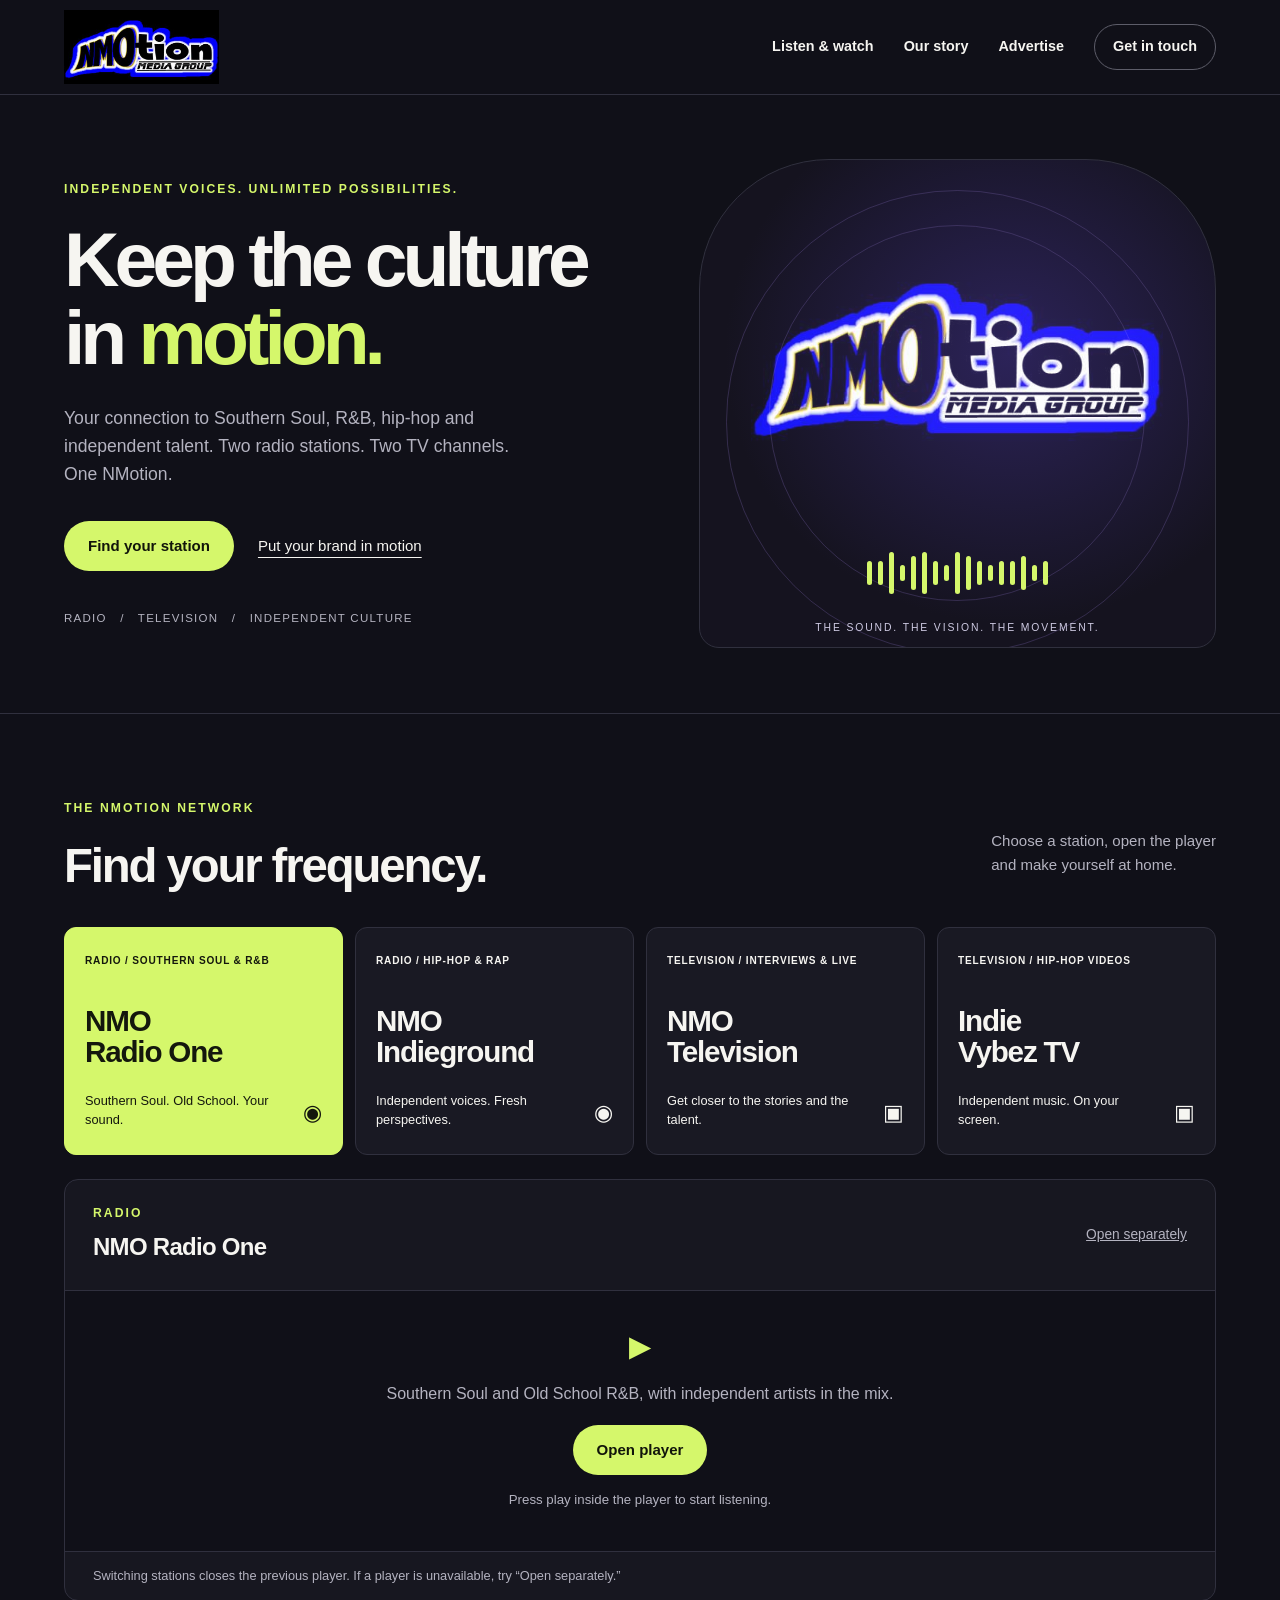
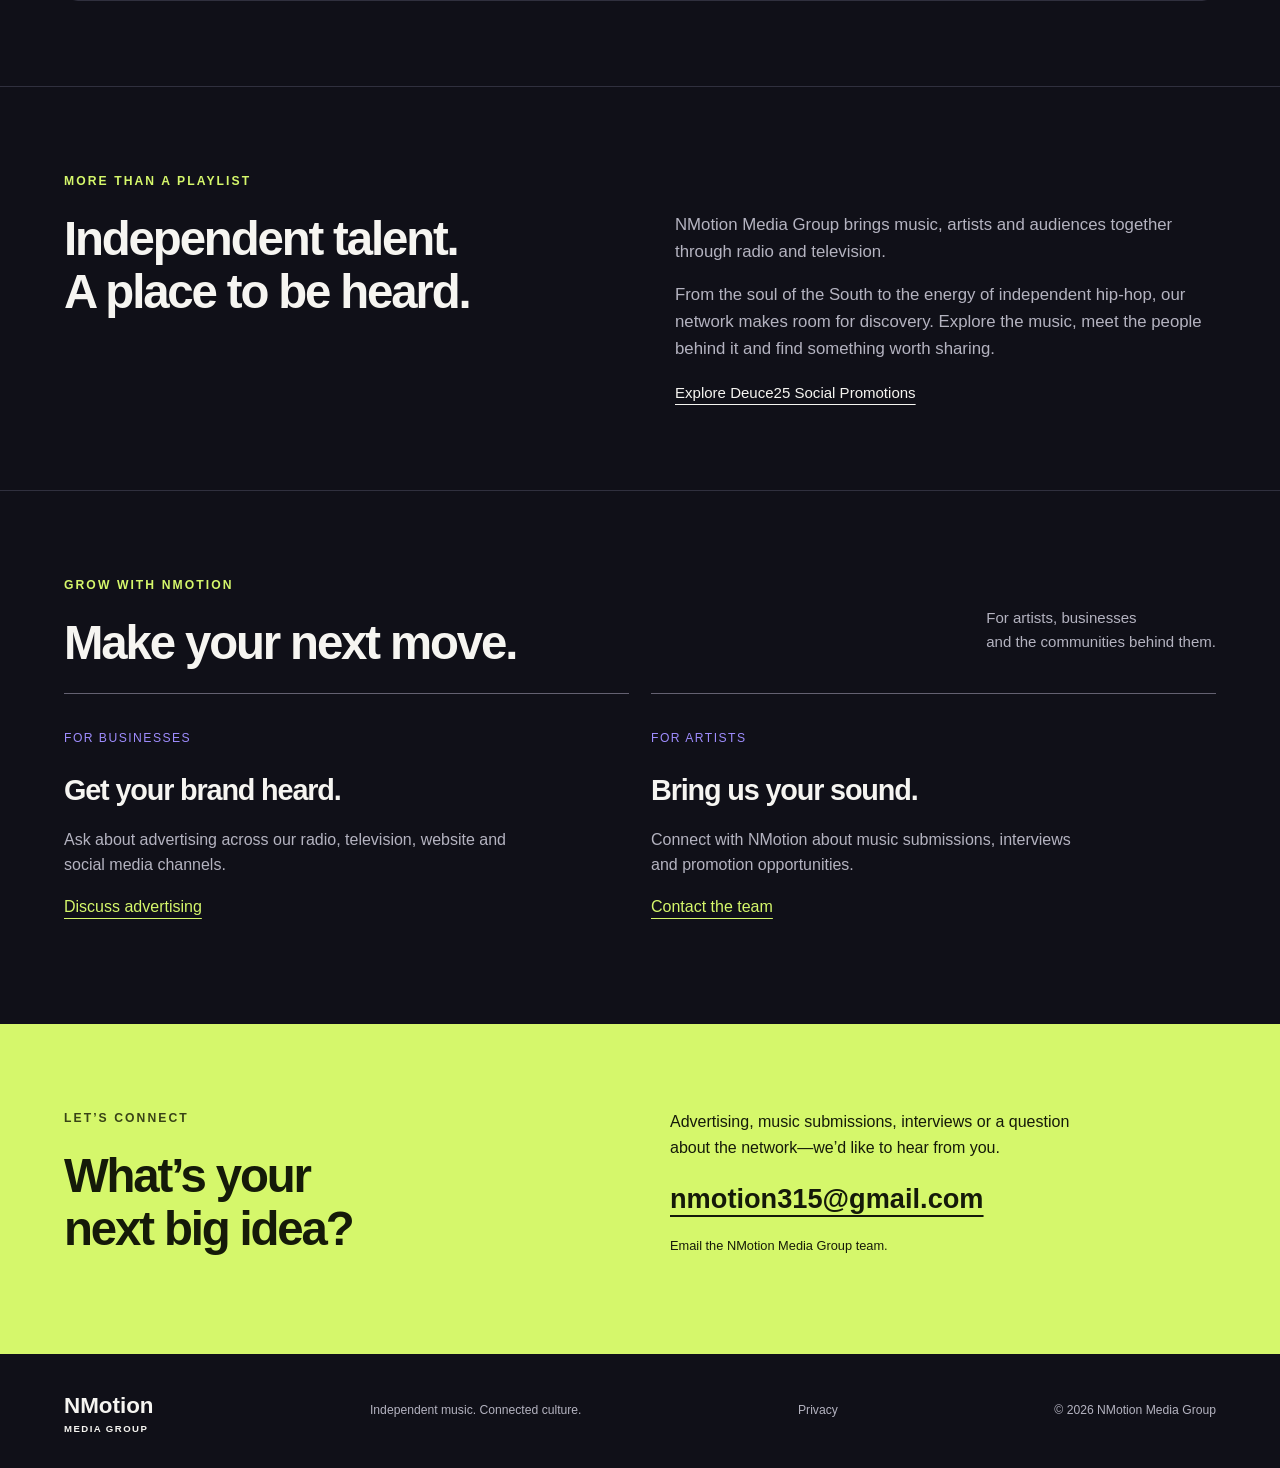
==== indie-vybez-tv/index.html @ 1424e4f8 "Prepare NMotion four-station website preview" ====
<!doctype html>
<html lang="en">
<head>
<meta charset="utf-8"><meta name="viewport" content="width=device-width, initial-scale=1">
<title>NMotion Media Group | Listen & Watch</title>
<meta name="description" content="Discover NMO Radio One, NMO Indieground Radio, NMO Television and Indie Vybez TV. Independent music, Southern Soul, R&B, hip-hop and more.">
<meta name="theme-color" content="#101018">
<link rel="stylesheet" href="/assets/site.css">
<script defer src="/assets/site.js"></script>
</head>
<body>
<a class="skip" href="#main">Skip to content</a>
<header class="header"><a href="/" class="brand" aria-label="NMotion Media Group home"><img src="/assets/nmotion-logo.jpg" alt="NMotion Media Group"></a><nav aria-label="Main navigation"><a href="#stations">Listen & watch</a><a href="#about">Our story</a><a href="#services">Advertise</a><a class="contact-nav" href="#contact">Get in touch</a></nav></header>
<main id="main">
<section class="hero">
<div class="hero-copy"><p class="eyebrow">INDEPENDENT VOICES. UNLIMITED POSSIBILITIES.</p><h1>Keep the culture<br>in <em>motion.</em></h1><p class="intro">Your connection to Southern Soul, R&B, hip-hop and independent talent. Two radio stations. Two TV channels. One NMotion.</p><div class="hero-actions"><a class="button primary" href="#stations">Find your station</a><a class="text-link" href="#services">Put your brand in motion</a></div><p class="hero-foot">RADIO &nbsp; / &nbsp; TELEVISION &nbsp; / &nbsp; INDEPENDENT CULTURE</p></div>
<div class="hero-art"><div class="orbit orbit-one"></div><div class="orbit orbit-two"></div><img src="/assets/nmotion-logo.jpg" alt="" class="hero-logo"><div class="sound-bars" aria-hidden="true"><i></i><i></i><i></i><i></i><i></i><i></i><i></i><i></i><i></i><i></i><i></i><i></i><i></i><i></i><i></i><i></i><i></i></div><p>THE SOUND. THE VISION. THE MOVEMENT.</p></div>
</section>
<section id="stations" class="stations section"><div class="section-heading"><div><p class="eyebrow">THE NMOTION NETWORK</p><h2>Find your frequency.</h2></div><p>Choose a station, open the player<br>and make yourself at home.</p></div>
<div class="station-grid" aria-label="Select a station">
<button class="station selected" data-station="radio-one" aria-pressed="true"><span class="station-type">RADIO / SOUTHERN SOUL & R&B</span><span class="station-name">NMO<br>Radio One</span><span class="station-bottom">Southern Soul. Old School. Your sound.<b aria-hidden="true">◉</b></span></button>
<button class="station" data-station="indieground" aria-pressed="false"><span class="station-type">RADIO / HIP-HOP & RAP</span><span class="station-name">NMO<br>Indieground</span><span class="station-bottom">Independent voices. Fresh perspectives.<b aria-hidden="true">◉</b></span></button>
<button class="station" data-station="nmo-tv" aria-pressed="false"><span class="station-type">TELEVISION / INTERVIEWS & LIVE</span><span class="station-name">NMO<br>Television</span><span class="station-bottom">Get closer to the stories and the talent.<b aria-hidden="true">▣</b></span></button>
<button class="station" data-station="indie-vybez" aria-pressed="false"><span class="station-type">TELEVISION / HIP-HOP VIDEOS</span><span class="station-name">Indie<br>Vybez TV</span><span class="station-bottom">Independent music. On your screen.<b aria-hidden="true">▣</b></span></button>
</div>
<div class="player-panel"><div class="player-heading"><div><p class="eyebrow" id="player-kind">RADIO</p><h3 id="player-title">NMO Radio One</h3></div><a id="external-player" href="/players/radio-one.html" target="_blank" rel="noopener">Open separately</a></div><div id="player-mount"><div class="player-placeholder"><span class="play-symbol" aria-hidden="true">▶</span><p id="player-description">Southern Soul and Old School R&B, with independent artists in the mix.</p><button class="button primary" id="load-player">Open player</button><p class="player-note">Press play inside the player to start listening.</p></div></div><p class="player-help">Switching stations closes the previous player. If a player is unavailable, try “Open separately.”</p></div>
</section>
<section id="about" class="about section"><p class="eyebrow">MORE THAN A PLAYLIST</p><div class="about-grid"><h2>Independent talent.<br>A place to be heard.</h2><div><p>NMotion Media Group brings music, artists and audiences together through radio and television.</p><p>From the soul of the South to the energy of independent hip-hop, our network makes room for discovery. Explore the music, meet the people behind it and find something worth sharing.</p><a class="text-link" href="https://deuce25sp.com" target="_blank" rel="noopener">Explore Deuce25 Social Promotions</a></div></div></section>
<section id="services" class="services section"><div class="section-heading"><div><p class="eyebrow">GROW WITH NMOTION</p><h2>Make your next move.</h2></div><p>For artists, businesses<br>and the communities behind them.</p></div><div class="service-grid"><article><span class="service-label">FOR BUSINESSES</span><h3>Get your brand heard.</h3><p>Ask about advertising across our radio, television, website and social media channels.</p><a href="mailto:nmotion315@gmail.com?subject=NMotion%20advertising%20inquiry">Discuss advertising</a></article><article><span class="service-label">FOR ARTISTS</span><h3>Bring us your sound.</h3><p>Connect with NMotion about music submissions, interviews and promotion opportunities.</p><a href="mailto:nmotion315@gmail.com?subject=NMotion%20artist%20inquiry">Contact the team</a></article></div></section>
<section id="contact" class="contact section"><div><p class="eyebrow">LET’S CONNECT</p><h2>What’s your<br>next big idea?</h2></div><div><p>Advertising, music submissions, interviews or a question about the network—we’d like to hear from you.</p><a class="email" href="mailto:nmotion315@gmail.com">nmotion315@gmail.com</a><p class="contact-note">Email the NMotion Media Group team.</p></div></section>
</main>
<footer><a class="footer-brand" href="/">NMotion <span>MEDIA GROUP</span></a><p>Independent music. Connected culture.</p><a href="/privacy-policy/">Privacy</a><span>© <span id="year">2026</span> NMotion Media Group</span></footer>
</body></html>
---- assets/site.css ----
:root{--bg:#101018;--surface:#191923;--line:#30303e;--text:#f6f5f1;--muted:#b4b3c0;--accent:#d5f76b;--purple:#9e8cfd}*{box-sizing:border-box}html{scroll-behavior:smooth;scroll-padding-top:90px}body{margin:0;background:var(--bg);color:var(--text);font-family:Arial,Helvetica,sans-serif;font-size:16px;line-height:1.6}button,a{-webkit-tap-highlight-color:transparent}a{color:inherit;text-decoration:none}a:hover{text-decoration:underline}button{font:inherit;cursor:pointer}a:focus-visible,button:focus-visible{outline:3px solid var(--accent);outline-offset:5px}.skip{position:fixed;left:12px;top:-100px;background:var(--accent);color:#101018;padding:12px;z-index:100}.skip:focus{top:10px}.header{max-width:1320px;margin:auto;padding:10px 5%;display:flex;align-items:center;justify-content:space-between;border-bottom:1px solid var(--line);gap:24px}.brand img{display:block;width:155px;height:74px;object-fit:cover;object-position:center 45%}nav{display:flex;gap:30px;align-items:center;font-size:.9rem;font-weight:600}.contact-nav{border:1px solid #5d5d69;padding:10px 18px;border-radius:30px}.section,.hero{max-width:1320px;margin:auto;padding:85px 5%}.hero{padding-top:64px;padding-bottom:65px;display:grid;grid-template-columns:1.15fr 1fr;align-items:center;gap:40px}.eyebrow{font-size:.76rem;letter-spacing:.17em;font-weight:700;color:var(--accent);margin:0 0 20px}h1,h2,h3,p{margin-top:0}h1{font-size:clamp(3.25rem,6vw,5.8rem);line-height:1.02;letter-spacing:-.065em;font-weight:800;margin-bottom:28px}h1 em{color:var(--accent);font-style:normal}h2{font-size:clamp(2rem,3.7vw,3.3rem);line-height:1.12;letter-spacing:-.045em;margin-bottom:22px}.intro{font-size:1.1rem;color:var(--muted);max-width:475px}.hero-actions{display:flex;align-items:center;gap:24px;margin:32px 0 38px;flex-wrap:wrap}.button{display:inline-flex;justify-content:center;align-items:center;border:0;border-radius:30px;padding:13px 24px;font-weight:700;font-size:.94rem}.primary{background:var(--accent);color:#11150a}.primary:hover{background:#e2ff94;text-decoration:none}.text-link{font-size:.94rem;text-decoration:underline;text-underline-offset:6px}.hero-foot{font-size:.72rem;letter-spacing:.11em;color:var(--muted);margin:0}.hero-art{background:radial-gradient(ellipse at 60% 40%,#2c2359 0, #15131f 65%);min-height:410px;position:relative;overflow:hidden;border:1px solid var(--line);border-radius:130px 130px 20px 20px;display:flex;align-items:center;justify-content:center;flex-direction:column}.hero-logo{width:80%;mix-blend-mode:screen;position:relative;z-index:1}.orbit{position:absolute;width:90%;aspect-ratio:1;border:1px solid #65539166;border-radius:50%;top:30px}.orbit-two{width:73%;top:65px}.hero-art p{font-size:.65rem;letter-spacing:.18em;color:#cecae2;position:relative;z-index:1}.sound-bars{display:flex;align-items:center;gap:6px;height:50px;position:relative;margin-top:-24px;margin-bottom:22px}.sound-bars i{width:5px;height:24px;background:var(--accent);border-radius:3px}.sound-bars i:nth-child(3n){height:42px}.sound-bars i:nth-child(4n){height:16px}.sound-bars i:nth-child(5n){height:34px}.section-heading{display:flex;justify-content:space-between;align-items:end;gap:30px;margin-bottom:24px}.section-heading p:not(.eyebrow){color:var(--muted);font-size:.94rem}.section-heading h2{margin-bottom:0}.stations{border-top:1px solid var(--line)}.station-grid{display:grid;grid-template-columns:repeat(4,1fr);gap:12px;margin-top:35px}.station{color:var(--text);background:var(--surface);border:1px solid var(--line);border-radius:12px;padding:25px 20px;text-align:left;display:flex;flex-direction:column;min-width:0;transition:background .15s,border-color .15s}.station:hover{border-color:var(--purple)}.station.selected{background:var(--accent);border-color:var(--accent);color:#14170d}.station-type{font-size:.63rem;letter-spacing:.08em;min-height:35px;font-weight:700}.station-name{font-size:1.85rem;font-weight:700;line-height:1.05;letter-spacing:-.04em;margin:17px 0 24px}.station-bottom{font-size:.8rem;line-height:1.5;display:flex;align-items:end;gap:10px;justify-content:space-between}.station-bottom b{font-size:1.4rem;font-weight:400}.player-panel{margin-top:24px;background:#171720;border:1px solid var(--line);border-radius:14px;overflow:hidden}.player-heading{padding:24px 28px;display:flex;justify-content:space-between;gap:20px;align-items:center;border-bottom:1px solid var(--line)}.player-heading .eyebrow{margin-bottom:4px}.player-heading h3{font-size:1.5rem;letter-spacing:-.03em;margin:0}.player-heading a{color:var(--muted);font-size:.86rem;text-decoration:underline}#player-mount{min-height:260px;background:#101018}#player-mount iframe{display:block;width:100%;border:0}.video-frame{aspect-ratio:16/9;min-height:240px}.radio-frame{height:660px}.player-placeholder{text-align:center;padding:32px 24px}.play-symbol{color:var(--accent);font-size:1.8rem}.player-placeholder p{color:var(--muted);max-width:550px;margin:12px auto 18px}.player-placeholder .player-note{font-size:.83rem;margin:14px auto 0}.player-help{font-size:.8rem;color:var(--muted);margin:0;padding:14px 28px;border-top:1px solid var(--line)}.about{border-block:1px solid var(--line)}.about-grid{display:grid;grid-template-columns:1fr 1fr;gap:70px}.about-grid p{color:var(--muted);font-size:1.05rem}.service-grid{display:grid;grid-template-columns:1fr 1fr;gap:22px}.service-grid article{padding:30px 0 20px;border-top:1px solid #646171}.service-label{color:var(--purple);font-size:.76rem;letter-spacing:.12em}.service-grid h3{font-size:1.8rem;letter-spacing:-.04em;margin:17px 0 14px}.service-grid p{color:var(--muted);max-width:450px}.service-grid a{color:var(--accent);text-decoration:underline;text-underline-offset:6px}.contact{background:#d5f76b;color:#151a09;display:grid;grid-template-columns:1fr 1fr;gap:60px}.contact .eyebrow{color:#394316}.contact p{max-width:430px}.contact h2{margin:0}.email{font-size:clamp(1rem,2.2vw,1.7rem);font-weight:700;text-decoration:underline;text-underline-offset:7px;overflow-wrap:anywhere}.contact .contact-note{font-size:.8rem;margin-top:16px}footer{max-width:1320px;margin:auto;padding:34px 5%;display:flex;align-items:center;justify-content:space-between;gap:24px;flex-wrap:wrap;font-size:.76rem;color:var(--muted)}footer p{margin:0}.footer-brand{font-size:1.4rem;font-weight:800;color:var(--text)}.footer-brand span{display:block;font-size:.6rem;letter-spacing:.15em;line-height:1}.privacy-copy{max-width:800px;margin:auto;padding:60px 24px}.privacy-copy h1{font-size:3rem}.privacy-copy h2{font-size:1.5rem;margin-top:30px}@media(max-width:950px){.station-grid{grid-template-columns:repeat(2,1fr)}.hero{gap:25px}.hero-art{min-height:350px}.hero-actions{gap:18px}.hero-copy .eyebrow{font-size:.65rem}.hero-foot{font-size:.6rem}}@media(max-width:650px){.header{padding:8px 5%;gap:12px;align-items:center}.brand img{width:110px;height:60px}nav{gap:13px;font-size:.75rem;flex-wrap:wrap;justify-content:flex-end}nav a:nth-child(2){display:none}.contact-nav{padding:5px 9px}.hero{grid-template-columns:1fr;padding-top:42px;gap:35px}.hero-art{min-height:280px;max-height:320px;border-radius:90px 90px 15px 15px}.hero-logo{width:65%;max-width:300px}.hero-art p{font-size:.58rem}.section{padding:55px 5%}.section-heading{display:block}.section-heading>p{margin-top:18px}.station{padding:20px 15px}.station-type{font-size:.58rem;min-height:30px}.station-name{font-size:1.65rem}.station-bottom{font-size:.72rem}.about-grid,.service-grid,.contact{grid-template-columns:1fr;gap:25px}.player-heading{padding:20px}.player-heading h3{font-size:1.25rem}.player-help{padding:14px 20px}.player-heading a{font-size:.76rem}.contact h2 br{display:none}footer{gap:20px;padding-block:30px}footer p{display:none}}@media(prefers-reduced-motion:reduce){html{scroll-behavior:auto}.station{transition:none}}
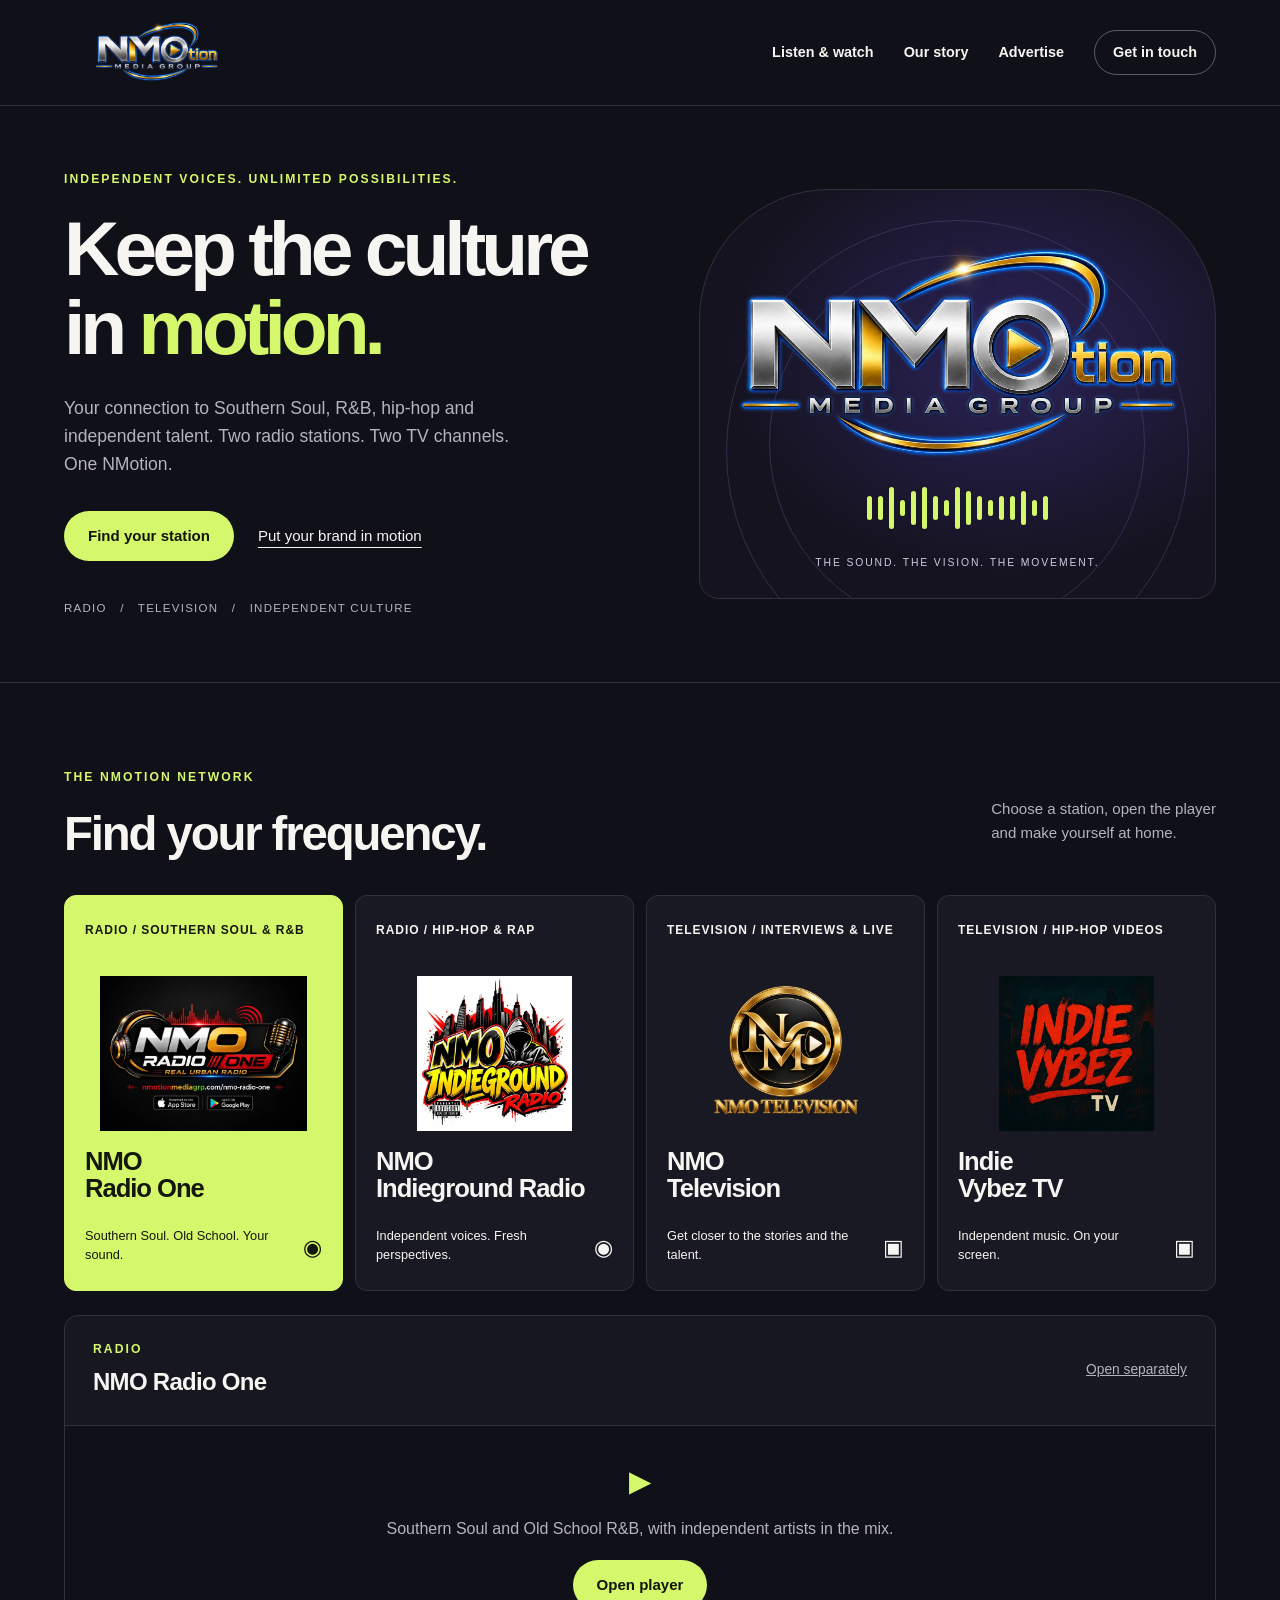
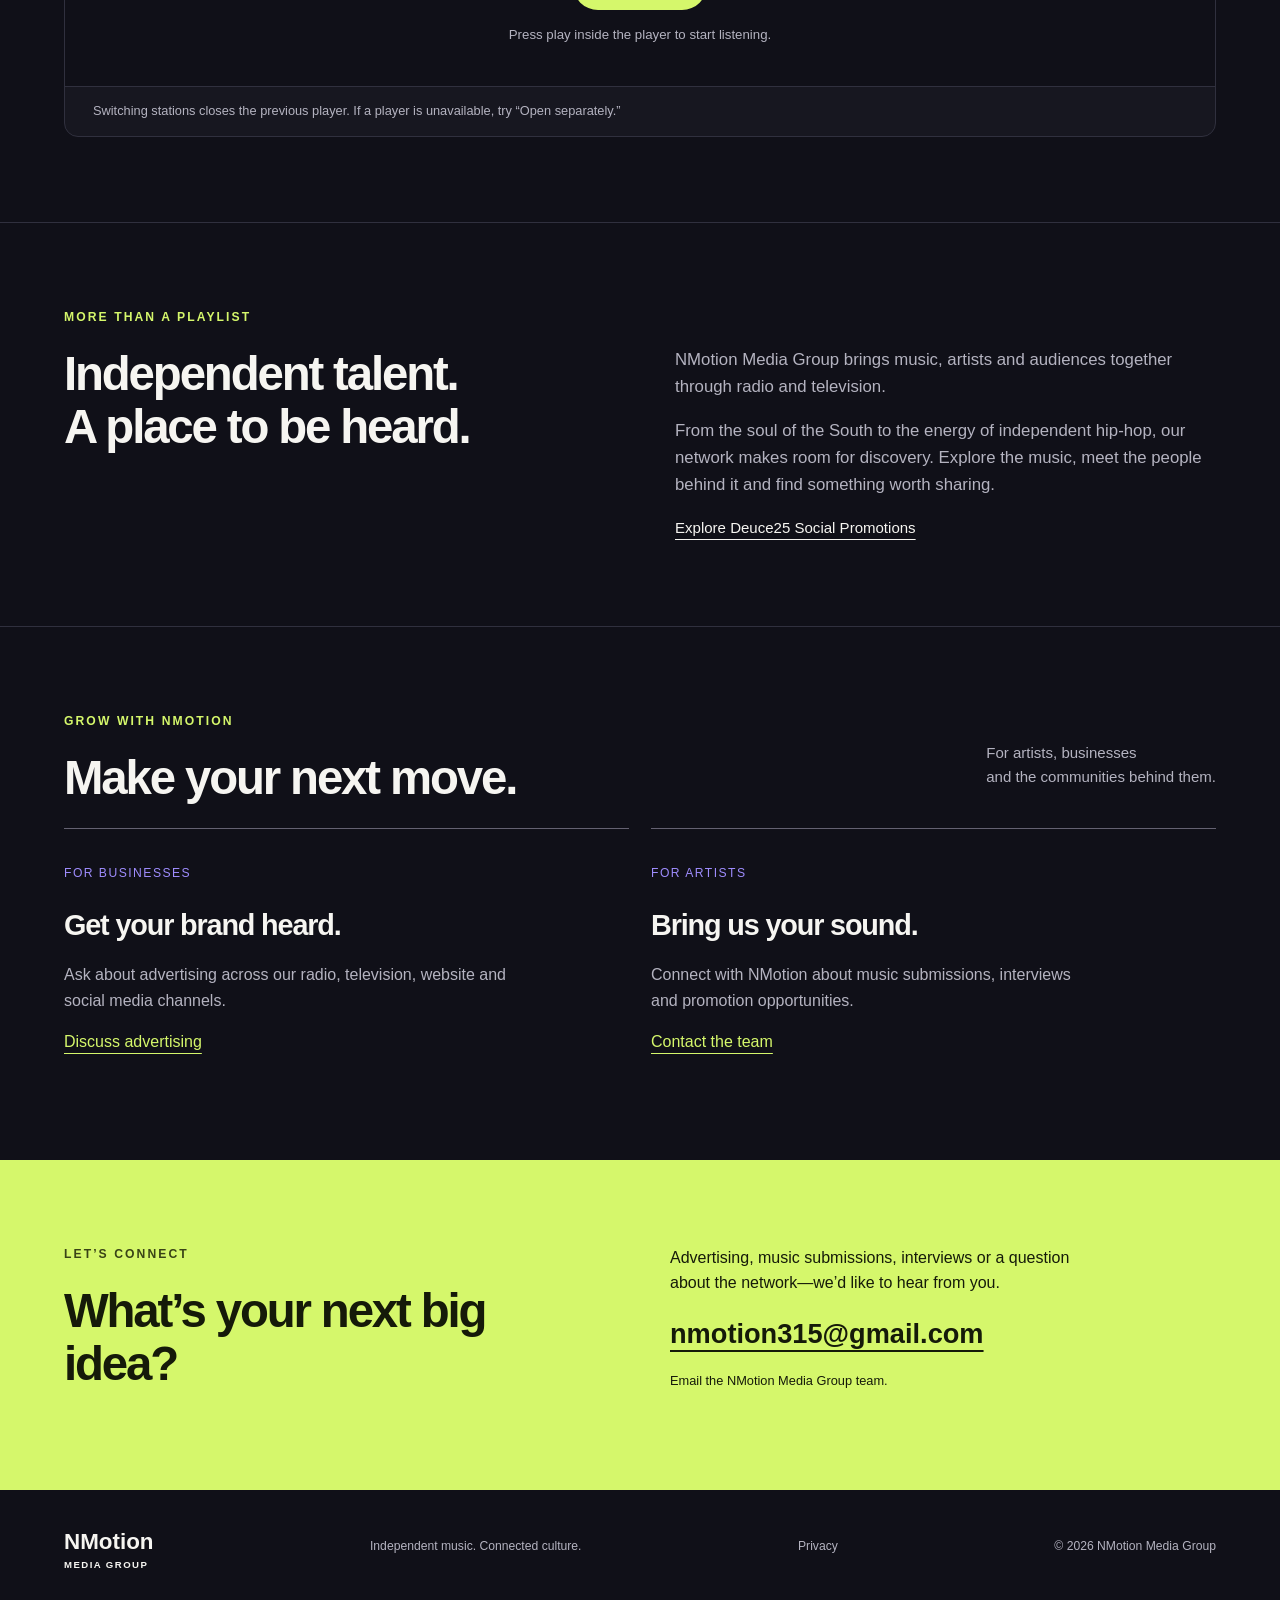
==== commit 13d6069c: "Add NMotion station logos and fix mobile contact heading" ====
--- a/indie-vybez-tv/index.html
+++ b/indie-vybez-tv/index.html
@@ -5,29 +5,29 @@
 <title>NMotion Media Group | Listen & Watch</title>
 <meta name="description" content="Discover NMO Radio One, NMO Indieground Radio, NMO Television and Indie Vybez TV. Independent music, Southern Soul, R&B, hip-hop and more.">
 <meta name="theme-color" content="#101018">
-<link rel="stylesheet" href="/assets/site.css">
-<script defer src="/assets/site.js"></script>
+<link rel="stylesheet" href="/assets/site.css?v=2">
+<script defer src="/assets/site.js?v=2"></script>
 </head>
 <body>
 <a class="skip" href="#main">Skip to content</a>
-<header class="header"><a href="/" class="brand" aria-label="NMotion Media Group home"><img src="/assets/nmotion-logo.jpg" alt="NMotion Media Group"></a><nav aria-label="Main navigation"><a href="#stations">Listen & watch</a><a href="#about">Our story</a><a href="#services">Advertise</a><a class="contact-nav" href="#contact">Get in touch</a></nav></header>
+<header class="header"><a href="/" class="brand" aria-label="NMotion Media Group home"><img src="/assets/nmotion-brand.webp" alt="NMotion Media Group"></a><nav aria-label="Main navigation"><a href="#stations">Listen & watch</a><a href="#about">Our story</a><a href="#services">Advertise</a><a class="contact-nav" href="#contact">Get in touch</a></nav></header>
 <main id="main">
 <section class="hero">
 <div class="hero-copy"><p class="eyebrow">INDEPENDENT VOICES. UNLIMITED POSSIBILITIES.</p><h1>Keep the culture<br>in <em>motion.</em></h1><p class="intro">Your connection to Southern Soul, R&B, hip-hop and independent talent. Two radio stations. Two TV channels. One NMotion.</p><div class="hero-actions"><a class="button primary" href="#stations">Find your station</a><a class="text-link" href="#services">Put your brand in motion</a></div><p class="hero-foot">RADIO &nbsp; / &nbsp; TELEVISION &nbsp; / &nbsp; INDEPENDENT CULTURE</p></div>
-<div class="hero-art"><div class="orbit orbit-one"></div><div class="orbit orbit-two"></div><img src="/assets/nmotion-logo.jpg" alt="" class="hero-logo"><div class="sound-bars" aria-hidden="true"><i></i><i></i><i></i><i></i><i></i><i></i><i></i><i></i><i></i><i></i><i></i><i></i><i></i><i></i><i></i><i></i><i></i></div><p>THE SOUND. THE VISION. THE MOVEMENT.</p></div>
+<div class="hero-art"><div class="orbit orbit-one"></div><div class="orbit orbit-two"></div><img src="/assets/nmotion-brand.webp" alt="" class="hero-logo"><div class="sound-bars" aria-hidden="true"><i></i><i></i><i></i><i></i><i></i><i></i><i></i><i></i><i></i><i></i><i></i><i></i><i></i><i></i><i></i><i></i><i></i></div><p>THE SOUND. THE VISION. THE MOVEMENT.</p></div>
 </section>
 <section id="stations" class="stations section"><div class="section-heading"><div><p class="eyebrow">THE NMOTION NETWORK</p><h2>Find your frequency.</h2></div><p>Choose a station, open the player<br>and make yourself at home.</p></div>
 <div class="station-grid" aria-label="Select a station">
-<button class="station selected" data-station="radio-one" aria-pressed="true"><span class="station-type">RADIO / SOUTHERN SOUL & R&B</span><span class="station-name">NMO<br>Radio One</span><span class="station-bottom">Southern Soul. Old School. Your sound.<b aria-hidden="true">◉</b></span></button>
-<button class="station" data-station="indieground" aria-pressed="false"><span class="station-type">RADIO / HIP-HOP & RAP</span><span class="station-name">NMO<br>Indieground</span><span class="station-bottom">Independent voices. Fresh perspectives.<b aria-hidden="true">◉</b></span></button>
-<button class="station" data-station="nmo-tv" aria-pressed="false"><span class="station-type">TELEVISION / INTERVIEWS & LIVE</span><span class="station-name">NMO<br>Television</span><span class="station-bottom">Get closer to the stories and the talent.<b aria-hidden="true">▣</b></span></button>
-<button class="station" data-station="indie-vybez" aria-pressed="false"><span class="station-type">TELEVISION / HIP-HOP VIDEOS</span><span class="station-name">Indie<br>Vybez TV</span><span class="station-bottom">Independent music. On your screen.<b aria-hidden="true">▣</b></span></button>
+<button class="station selected" data-station="radio-one" aria-pressed="true"><span class="station-type">RADIO / SOUTHERN SOUL & R&B</span><img class="station-logo" src="/assets/nmo-radio-one.webp" alt="NMO Radio One logo" width="650" height="520"><span class="station-name">NMO<br>Radio One</span><span class="station-bottom">Southern Soul. Old School. Your sound.<b aria-hidden="true">◉</b></span></button>
+<button class="station" data-station="indieground" aria-pressed="false"><span class="station-type">RADIO / HIP-HOP & RAP</span><img class="station-logo" src="/assets/nmo-indieground.webp" alt="NMO Indieground Radio logo" width="650" height="520"><span class="station-name">NMO<br>Indieground Radio</span><span class="station-bottom">Independent voices. Fresh perspectives.<b aria-hidden="true">◉</b></span></button>
+<button class="station" data-station="nmo-tv" aria-pressed="false"><span class="station-type">TELEVISION / INTERVIEWS & LIVE</span><img class="station-logo" src="/assets/nmo-television.webp" alt="NMO Television logo" width="650" height="520"><span class="station-name">NMO<br>Television</span><span class="station-bottom">Get closer to the stories and the talent.<b aria-hidden="true">▣</b></span></button>
+<button class="station" data-station="indie-vybez" aria-pressed="false"><span class="station-type">TELEVISION / HIP-HOP VIDEOS</span><img class="station-logo" src="/assets/indie-vybez-tv.webp" alt="Indie Vybez TV logo" width="650" height="520"><span class="station-name">Indie<br>Vybez TV</span><span class="station-bottom">Independent music. On your screen.<b aria-hidden="true">▣</b></span></button>
 </div>
 <div class="player-panel"><div class="player-heading"><div><p class="eyebrow" id="player-kind">RADIO</p><h3 id="player-title">NMO Radio One</h3></div><a id="external-player" href="/players/radio-one.html" target="_blank" rel="noopener">Open separately</a></div><div id="player-mount"><div class="player-placeholder"><span class="play-symbol" aria-hidden="true">▶</span><p id="player-description">Southern Soul and Old School R&B, with independent artists in the mix.</p><button class="button primary" id="load-player">Open player</button><p class="player-note">Press play inside the player to start listening.</p></div></div><p class="player-help">Switching stations closes the previous player. If a player is unavailable, try “Open separately.”</p></div>
 </section>
 <section id="about" class="about section"><p class="eyebrow">MORE THAN A PLAYLIST</p><div class="about-grid"><h2>Independent talent.<br>A place to be heard.</h2><div><p>NMotion Media Group brings music, artists and audiences together through radio and television.</p><p>From the soul of the South to the energy of independent hip-hop, our network makes room for discovery. Explore the music, meet the people behind it and find something worth sharing.</p><a class="text-link" href="https://deuce25sp.com" target="_blank" rel="noopener">Explore Deuce25 Social Promotions</a></div></div></section>
 <section id="services" class="services section"><div class="section-heading"><div><p class="eyebrow">GROW WITH NMOTION</p><h2>Make your next move.</h2></div><p>For artists, businesses<br>and the communities behind them.</p></div><div class="service-grid"><article><span class="service-label">FOR BUSINESSES</span><h3>Get your brand heard.</h3><p>Ask about advertising across our radio, television, website and social media channels.</p><a href="mailto:nmotion315@gmail.com?subject=NMotion%20advertising%20inquiry">Discuss advertising</a></article><article><span class="service-label">FOR ARTISTS</span><h3>Bring us your sound.</h3><p>Connect with NMotion about music submissions, interviews and promotion opportunities.</p><a href="mailto:nmotion315@gmail.com?subject=NMotion%20artist%20inquiry">Contact the team</a></article></div></section>
-<section id="contact" class="contact section"><div><p class="eyebrow">LET’S CONNECT</p><h2>What’s your<br>next big idea?</h2></div><div><p>Advertising, music submissions, interviews or a question about the network—we’d like to hear from you.</p><a class="email" href="mailto:nmotion315@gmail.com">nmotion315@gmail.com</a><p class="contact-note">Email the NMotion Media Group team.</p></div></section>
+<section id="contact" class="contact section"><div><p class="eyebrow">LET’S CONNECT</p><h2>What’s your next big idea?</h2></div><div><p>Advertising, music submissions, interviews or a question about the network—we’d like to hear from you.</p><a class="email" href="mailto:nmotion315@gmail.com">nmotion315@gmail.com</a><p class="contact-note">Email the NMotion Media Group team.</p></div></section>
 </main>
 <footer><a class="footer-brand" href="/">NMotion <span>MEDIA GROUP</span></a><p>Independent music. Connected culture.</p><a href="/privacy-policy/">Privacy</a><span>© <span id="year">2026</span> NMotion Media Group</span></footer>
 </body></html>
--- a/assets/site.css
+++ b/assets/site.css
@@ -1 +1,6 @@
 :root{--bg:#101018;--surface:#191923;--line:#30303e;--text:#f6f5f1;--muted:#b4b3c0;--accent:#d5f76b;--purple:#9e8cfd}*{box-sizing:border-box}html{scroll-behavior:smooth;scroll-padding-top:90px}body{margin:0;background:var(--bg);color:var(--text);font-family:Arial,Helvetica,sans-serif;font-size:16px;line-height:1.6}button,a{-webkit-tap-highlight-color:transparent}a{color:inherit;text-decoration:none}a:hover{text-decoration:underline}button{font:inherit;cursor:pointer}a:focus-visible,button:focus-visible{outline:3px solid var(--accent);outline-offset:5px}.skip{position:fixed;left:12px;top:-100px;background:var(--accent);color:#101018;padding:12px;z-index:100}.skip:focus{top:10px}.header{max-width:1320px;margin:auto;padding:10px 5%;display:flex;align-items:center;justify-content:space-between;border-bottom:1px solid var(--line);gap:24px}.brand img{display:block;width:155px;height:74px;object-fit:cover;object-position:center 45%}nav{display:flex;gap:30px;align-items:center;font-size:.9rem;font-weight:600}.contact-nav{border:1px solid #5d5d69;padding:10px 18px;border-radius:30px}.section,.hero{max-width:1320px;margin:auto;padding:85px 5%}.hero{padding-top:64px;padding-bottom:65px;display:grid;grid-template-columns:1.15fr 1fr;align-items:center;gap:40px}.eyebrow{font-size:.76rem;letter-spacing:.17em;font-weight:700;color:var(--accent);margin:0 0 20px}h1,h2,h3,p{margin-top:0}h1{font-size:clamp(3.25rem,6vw,5.8rem);line-height:1.02;letter-spacing:-.065em;font-weight:800;margin-bottom:28px}h1 em{color:var(--accent);font-style:normal}h2{font-size:clamp(2rem,3.7vw,3.3rem);line-height:1.12;letter-spacing:-.045em;margin-bottom:22px}.intro{font-size:1.1rem;color:var(--muted);max-width:475px}.hero-actions{display:flex;align-items:center;gap:24px;margin:32px 0 38px;flex-wrap:wrap}.button{display:inline-flex;justify-content:center;align-items:center;border:0;border-radius:30px;padding:13px 24px;font-weight:700;font-size:.94rem}.primary{background:var(--accent);color:#11150a}.primary:hover{background:#e2ff94;text-decoration:none}.text-link{font-size:.94rem;text-decoration:underline;text-underline-offset:6px}.hero-foot{font-size:.72rem;letter-spacing:.11em;color:var(--muted);margin:0}.hero-art{background:radial-gradient(ellipse at 60% 40%,#2c2359 0, #15131f 65%);min-height:410px;position:relative;overflow:hidden;border:1px solid var(--line);border-radius:130px 130px 20px 20px;display:flex;align-items:center;justify-content:center;flex-direction:column}.hero-logo{width:80%;mix-blend-mode:screen;position:relative;z-index:1}.orbit{position:absolute;width:90%;aspect-ratio:1;border:1px solid #65539166;border-radius:50%;top:30px}.orbit-two{width:73%;top:65px}.hero-art p{font-size:.65rem;letter-spacing:.18em;color:#cecae2;position:relative;z-index:1}.sound-bars{display:flex;align-items:center;gap:6px;height:50px;position:relative;margin-top:-24px;margin-bottom:22px}.sound-bars i{width:5px;height:24px;background:var(--accent);border-radius:3px}.sound-bars i:nth-child(3n){height:42px}.sound-bars i:nth-child(4n){height:16px}.sound-bars i:nth-child(5n){height:34px}.section-heading{display:flex;justify-content:space-between;align-items:end;gap:30px;margin-bottom:24px}.section-heading p:not(.eyebrow){color:var(--muted);font-size:.94rem}.section-heading h2{margin-bottom:0}.stations{border-top:1px solid var(--line)}.station-grid{display:grid;grid-template-columns:repeat(4,1fr);gap:12px;margin-top:35px}.station{color:var(--text);background:var(--surface);border:1px solid var(--line);border-radius:12px;padding:25px 20px;text-align:left;display:flex;flex-direction:column;min-width:0;transition:background .15s,border-color .15s}.station:hover{border-color:var(--purple)}.station.selected{background:var(--accent);border-color:var(--accent);color:#14170d}.station-type{font-size:.63rem;letter-spacing:.08em;min-height:35px;font-weight:700}.station-name{font-size:1.85rem;font-weight:700;line-height:1.05;letter-spacing:-.04em;margin:17px 0 24px}.station-bottom{font-size:.8rem;line-height:1.5;display:flex;align-items:end;gap:10px;justify-content:space-between}.station-bottom b{font-size:1.4rem;font-weight:400}.player-panel{margin-top:24px;background:#171720;border:1px solid var(--line);border-radius:14px;overflow:hidden}.player-heading{padding:24px 28px;display:flex;justify-content:space-between;gap:20px;align-items:center;border-bottom:1px solid var(--line)}.player-heading .eyebrow{margin-bottom:4px}.player-heading h3{font-size:1.5rem;letter-spacing:-.03em;margin:0}.player-heading a{color:var(--muted);font-size:.86rem;text-decoration:underline}#player-mount{min-height:260px;background:#101018}#player-mount iframe{display:block;width:100%;border:0}.video-frame{aspect-ratio:16/9;min-height:240px}.radio-frame{height:660px}.player-placeholder{text-align:center;padding:32px 24px}.play-symbol{color:var(--accent);font-size:1.8rem}.player-placeholder p{color:var(--muted);max-width:550px;margin:12px auto 18px}.player-placeholder .player-note{font-size:.83rem;margin:14px auto 0}.player-help{font-size:.8rem;color:var(--muted);margin:0;padding:14px 28px;border-top:1px solid var(--line)}.about{border-block:1px solid var(--line)}.about-grid{display:grid;grid-template-columns:1fr 1fr;gap:70px}.about-grid p{color:var(--muted);font-size:1.05rem}.service-grid{display:grid;grid-template-columns:1fr 1fr;gap:22px}.service-grid article{padding:30px 0 20px;border-top:1px solid #646171}.service-label{color:var(--purple);font-size:.76rem;letter-spacing:.12em}.service-grid h3{font-size:1.8rem;letter-spacing:-.04em;margin:17px 0 14px}.service-grid p{color:var(--muted);max-width:450px}.service-grid a{color:var(--accent);text-decoration:underline;text-underline-offset:6px}.contact{background:#d5f76b;color:#151a09;display:grid;grid-template-columns:1fr 1fr;gap:60px}.contact .eyebrow{color:#394316}.contact p{max-width:430px}.contact h2{margin:0}.email{font-size:clamp(1rem,2.2vw,1.7rem);font-weight:700;text-decoration:underline;text-underline-offset:7px;overflow-wrap:anywhere}.contact .contact-note{font-size:.8rem;margin-top:16px}footer{max-width:1320px;margin:auto;padding:34px 5%;display:flex;align-items:center;justify-content:space-between;gap:24px;flex-wrap:wrap;font-size:.76rem;color:var(--muted)}footer p{margin:0}.footer-brand{font-size:1.4rem;font-weight:800;color:var(--text)}.footer-brand span{display:block;font-size:.6rem;letter-spacing:.15em;line-height:1}.privacy-copy{max-width:800px;margin:auto;padding:60px 24px}.privacy-copy h1{font-size:3rem}.privacy-copy h2{font-size:1.5rem;margin-top:30px}@media(max-width:950px){.station-grid{grid-template-columns:repeat(2,1fr)}.hero{gap:25px}.hero-art{min-height:350px}.hero-actions{gap:18px}.hero-copy .eyebrow{font-size:.65rem}.hero-foot{font-size:.6rem}}@media(max-width:650px){.header{padding:8px 5%;gap:12px;align-items:center}.brand img{width:110px;height:60px}nav{gap:13px;font-size:.75rem;flex-wrap:wrap;justify-content:flex-end}nav a:nth-child(2){display:none}.contact-nav{padding:5px 9px}.hero{grid-template-columns:1fr;padding-top:42px;gap:35px}.hero-art{min-height:280px;max-height:320px;border-radius:90px 90px 15px 15px}.hero-logo{width:65%;max-width:300px}.hero-art p{font-size:.58rem}.section{padding:55px 5%}.section-heading{display:block}.section-heading>p{margin-top:18px}.station{padding:20px 15px}.station-type{font-size:.58rem;min-height:30px}.station-name{font-size:1.65rem}.station-bottom{font-size:.72rem}.about-grid,.service-grid,.contact{grid-template-columns:1fr;gap:25px}.player-heading{padding:20px}.player-heading h3{font-size:1.25rem}.player-help{padding:14px 20px}.player-heading a{font-size:.76rem}.contact h2 br{display:none}footer{gap:20px;padding-block:30px}footer p{display:none}}@media(prefers-reduced-motion:reduce){html{scroll-behavior:auto}.station{transition:none}}
+
+/* Brand assets and narrow-screen layout */
+img{max-width:100%}.brand img{width:185px;height:85px;object-fit:contain;object-position:center}.hero-logo{mix-blend-mode:normal;width:88%;height:auto;max-height:310px;object-fit:contain}.hero-art{min-width:0}.station-logo{display:block;width:100%;height:155px;object-fit:contain;object-position:center;margin:15px 0 5px;border-radius:6px}.station-name{font-size:1.6rem;margin-top:12px}.station-type{font-size:.75rem;min-height:40px}.station-bottom{margin-top:auto}.station-grid{align-items:stretch}.contact h2{max-width:430px}.about-grid,.contact{grid-template-columns:minmax(0,1fr) minmax(0,1fr)}.hero-copy,.about-grid>*,.contact>*,.service-grid>*,.player-panel{min-width:0}.player-heading>div{min-width:0}.player-heading a{flex-shrink:0}.station-name,.station-type{overflow-wrap:anywhere}#player-mount iframe{max-width:100%;min-width:0}
+@media(max-width:650px){.brand img{width:125px;height:65px}.contact,.about-grid{grid-template-columns:minmax(0,1fr)}.hero{grid-template-columns:minmax(0,1fr)}.station-logo{height:130px}.station-name{font-size:1.35rem}.station-type{font-size:.65rem}.hero-logo{max-width:340px;width:85%}.player-heading{gap:12px}.contact h2{font-size:2.1rem;letter-spacing:-.035em}.hero-art{min-height:260px}.header{gap:10px}nav{gap:10px}.contact .email{font-size:1rem}.hero-art p{letter-spacing:.1em}}
+@media(max-width:380px){.header{flex-direction:column;gap:0;padding-bottom:12px}nav{justify-content:center;width:100%}.station{padding:16px 10px}.station-logo{height:105px}.station-name{font-size:1.2rem}.station-type{font-size:.62rem}.player-heading{align-items:flex-start;flex-direction:column}.contact h2{font-size:2rem}}
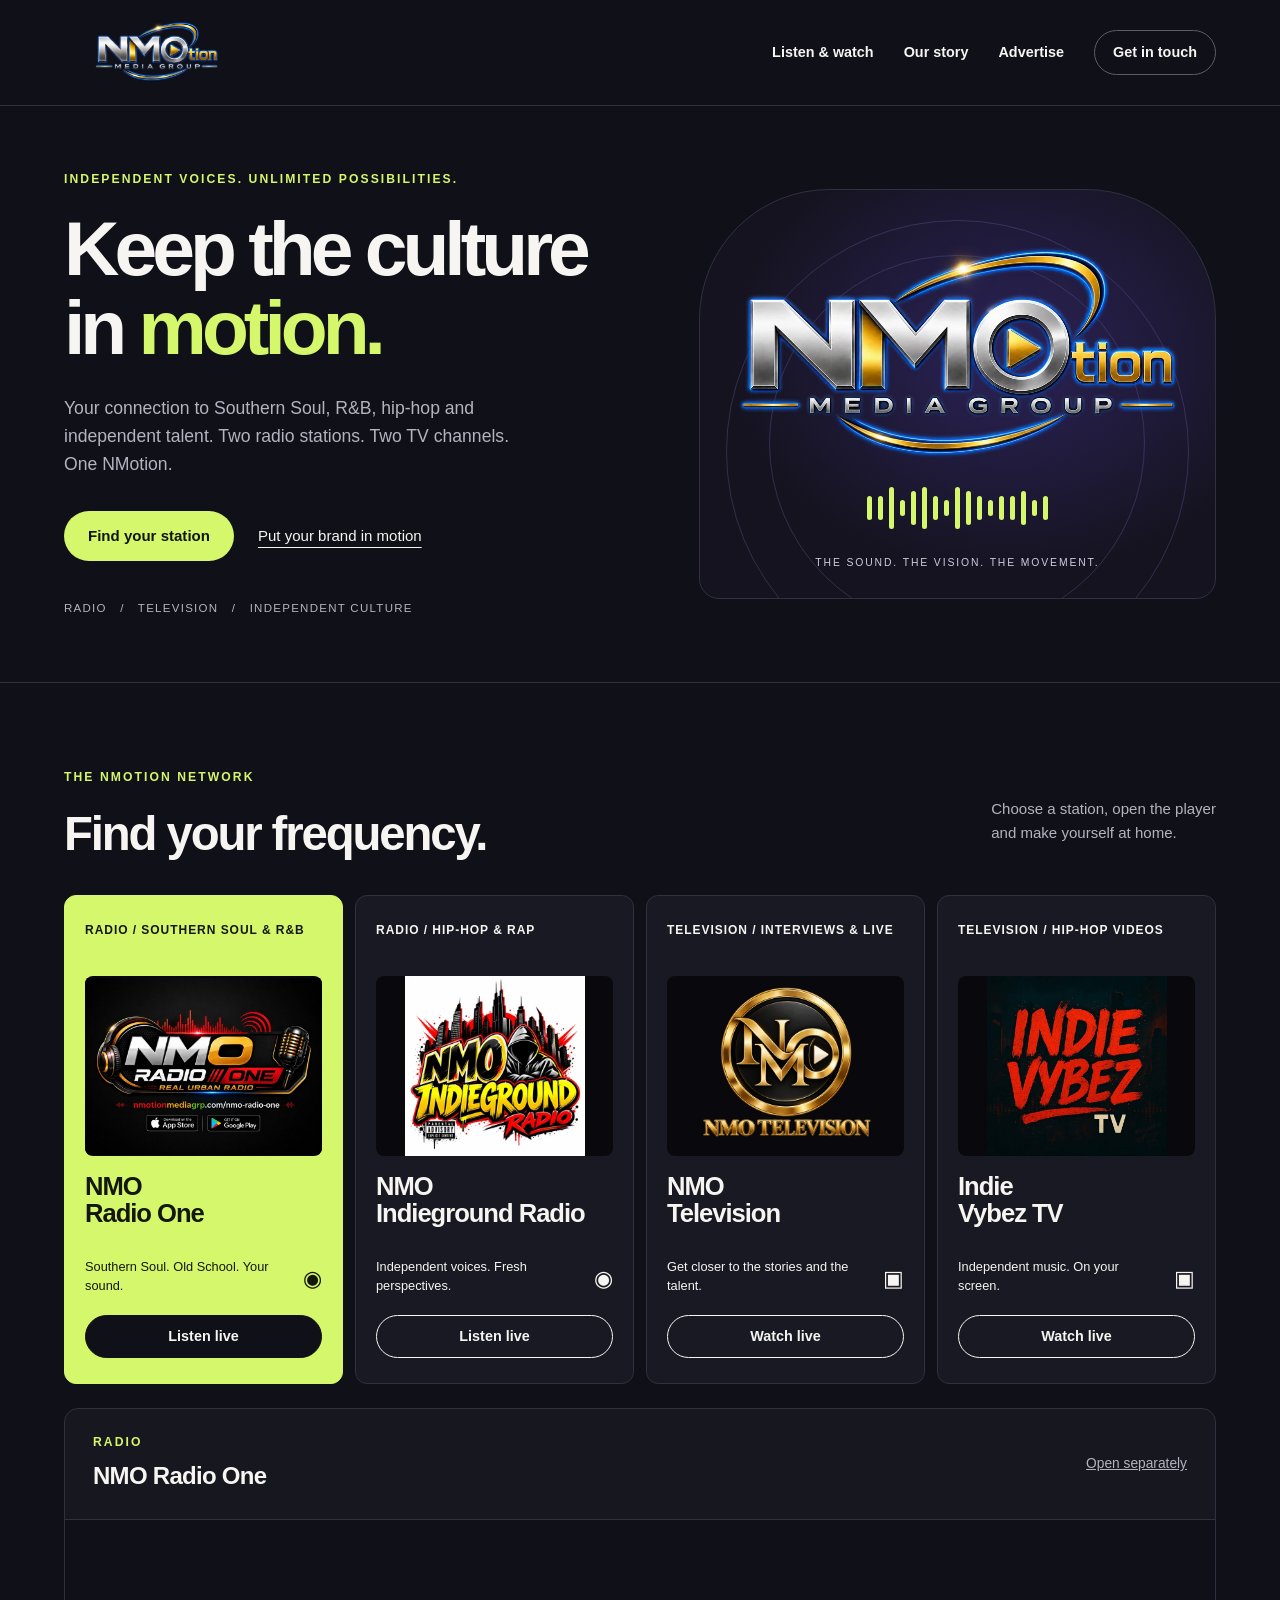
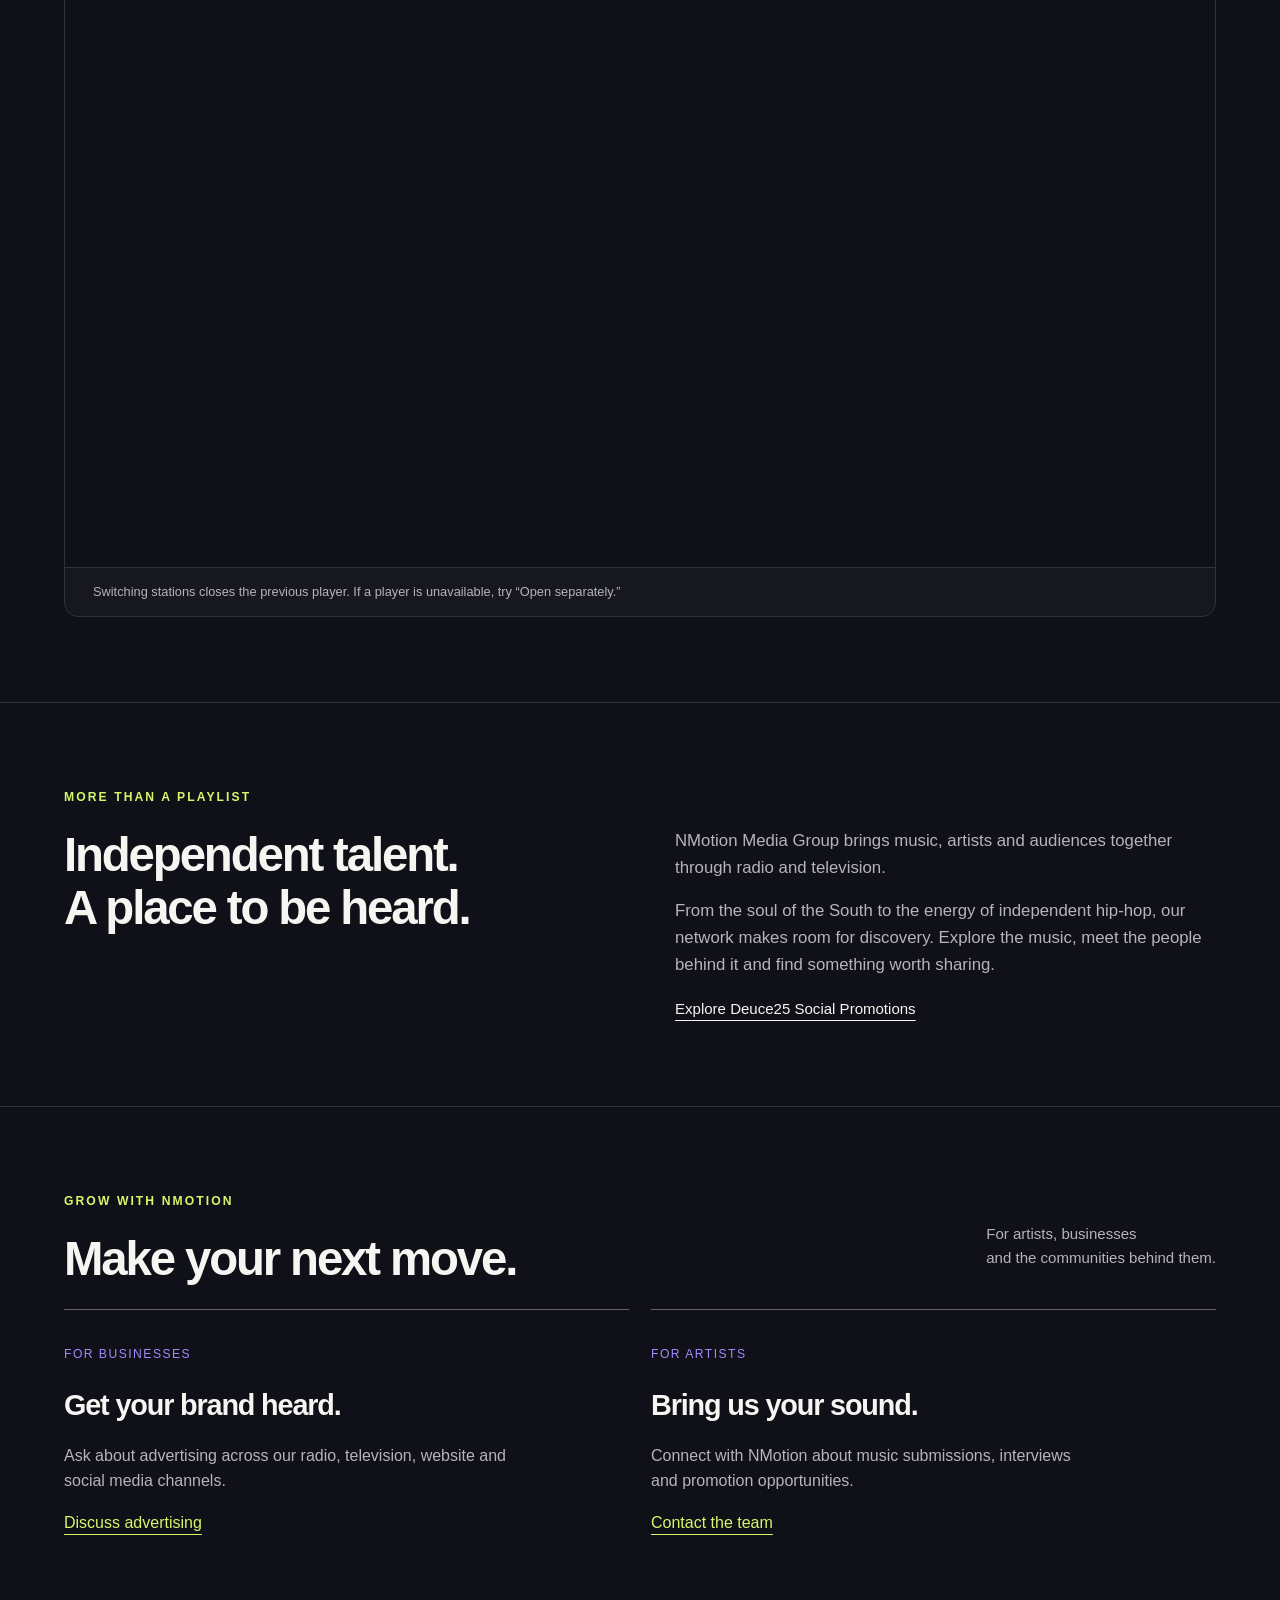
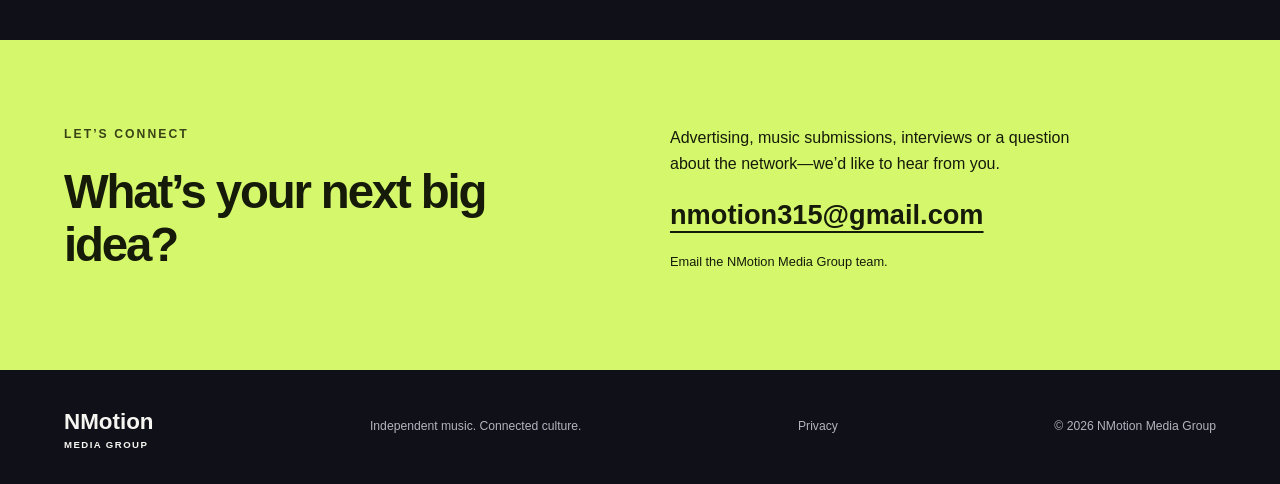
==== commit 4d1a62c8: "Make station links open visible players and add JPEG logo fallbacks" ====
--- a/indie-vybez-tv/index.html
+++ b/indie-vybez-tv/index.html
@@ -5,8 +5,8 @@
 <title>NMotion Media Group | Listen & Watch</title>
 <meta name="description" content="Discover NMO Radio One, NMO Indieground Radio, NMO Television and Indie Vybez TV. Independent music, Southern Soul, R&B, hip-hop and more.">
 <meta name="theme-color" content="#101018">
-<link rel="stylesheet" href="/assets/site.css?v=2">
-<script defer src="/assets/site.js?v=2"></script>
+<link rel="stylesheet" href="/assets/site-v3.css">
+<script defer src="/assets/site-v3.js"></script>
 </head>
 <body>
 <a class="skip" href="#main">Skip to content</a>
@@ -18,12 +18,12 @@
 </section>
 <section id="stations" class="stations section"><div class="section-heading"><div><p class="eyebrow">THE NMOTION NETWORK</p><h2>Find your frequency.</h2></div><p>Choose a station, open the player<br>and make yourself at home.</p></div>
 <div class="station-grid" aria-label="Select a station">
-<button class="station selected" data-station="radio-one" aria-pressed="true"><span class="station-type">RADIO / SOUTHERN SOUL & R&B</span><img class="station-logo" src="/assets/nmo-radio-one.webp" alt="NMO Radio One logo" width="650" height="520"><span class="station-name">NMO<br>Radio One</span><span class="station-bottom">Southern Soul. Old School. Your sound.<b aria-hidden="true">◉</b></span></button>
-<button class="station" data-station="indieground" aria-pressed="false"><span class="station-type">RADIO / HIP-HOP & RAP</span><img class="station-logo" src="/assets/nmo-indieground.webp" alt="NMO Indieground Radio logo" width="650" height="520"><span class="station-name">NMO<br>Indieground Radio</span><span class="station-bottom">Independent voices. Fresh perspectives.<b aria-hidden="true">◉</b></span></button>
-<button class="station" data-station="nmo-tv" aria-pressed="false"><span class="station-type">TELEVISION / INTERVIEWS & LIVE</span><img class="station-logo" src="/assets/nmo-television.webp" alt="NMO Television logo" width="650" height="520"><span class="station-name">NMO<br>Television</span><span class="station-bottom">Get closer to the stories and the talent.<b aria-hidden="true">▣</b></span></button>
-<button class="station" data-station="indie-vybez" aria-pressed="false"><span class="station-type">TELEVISION / HIP-HOP VIDEOS</span><img class="station-logo" src="/assets/indie-vybez-tv.webp" alt="Indie Vybez TV logo" width="650" height="520"><span class="station-name">Indie<br>Vybez TV</span><span class="station-bottom">Independent music. On your screen.<b aria-hidden="true">▣</b></span></button>
+<a class="station" data-station="radio-one" href="/nmo-radio-one/#player"><span class="station-type">RADIO / SOUTHERN SOUL & R&B</span><img class="station-logo" src="/assets/nmo-radio-one-logo.jpg" alt="NMO Radio One logo" width="650" height="520"><span class="station-name">NMO<br>Radio One</span><span class="station-bottom">Southern Soul. Old School. Your sound.<b aria-hidden="true">◉</b></span><span class="station-action">Listen live</span></a>
+<a class="station" data-station="indieground" href="/indieground-radio/#player"><span class="station-type">RADIO / HIP-HOP & RAP</span><img class="station-logo" src="/assets/nmo-indieground.webp" alt="NMO Indieground Radio logo" width="650" height="520"><span class="station-name">NMO<br>Indieground Radio</span><span class="station-bottom">Independent voices. Fresh perspectives.<b aria-hidden="true">◉</b></span><span class="station-action">Listen live</span></a>
+<a class="station" data-station="nmo-tv" href="/nmo-tv/#player"><span class="station-type">TELEVISION / INTERVIEWS & LIVE</span><img class="station-logo" src="/assets/nmo-television.webp" alt="NMO Television logo" width="650" height="520"><span class="station-name">NMO<br>Television</span><span class="station-bottom">Get closer to the stories and the talent.<b aria-hidden="true">▣</b></span><span class="station-action">Watch live</span></a>
+<a class="station selected" data-station="indie-vybez" aria-current="page" href="/indie-vybez-tv/#player"><span class="station-type">TELEVISION / HIP-HOP VIDEOS</span><img class="station-logo" src="/assets/indie-vybez-tv-logo.jpg" alt="Indie Vybez TV logo" width="650" height="520"><span class="station-name">Indie<br>Vybez TV</span><span class="station-bottom">Independent music. On your screen.<b aria-hidden="true">▣</b></span><span class="station-action">Watch live</span></a>
 </div>
-<div class="player-panel"><div class="player-heading"><div><p class="eyebrow" id="player-kind">RADIO</p><h3 id="player-title">NMO Radio One</h3></div><a id="external-player" href="/players/radio-one.html" target="_blank" rel="noopener">Open separately</a></div><div id="player-mount"><div class="player-placeholder"><span class="play-symbol" aria-hidden="true">▶</span><p id="player-description">Southern Soul and Old School R&B, with independent artists in the mix.</p><button class="button primary" id="load-player">Open player</button><p class="player-note">Press play inside the player to start listening.</p></div></div><p class="player-help">Switching stations closes the previous player. If a player is unavailable, try “Open separately.”</p></div>
+<div class="player-panel" id="player" tabindex="-1"><div class="player-heading"><div><p class="eyebrow" id="player-kind">TELEVISION</p><h3 id="player-title">Indie Vybez TV</h3></div><a id="external-player" href="https://vybez.nmotvtoo.com/server-stream-video-widget/nmotion" target="_blank" rel="noopener">Open separately</a></div><div id="player-mount"><iframe title="Indie Vybez TV player" src="https://vybez.nmotvtoo.com/server-stream-video-widget/nmotion" class="video-frame" allow="autoplay; fullscreen; picture-in-picture" allowfullscreen></iframe></div><p class="player-help">Switching stations closes the previous player. If a player is unavailable, try “Open separately.”</p></div>
 </section>
 <section id="about" class="about section"><p class="eyebrow">MORE THAN A PLAYLIST</p><div class="about-grid"><h2>Independent talent.<br>A place to be heard.</h2><div><p>NMotion Media Group brings music, artists and audiences together through radio and television.</p><p>From the soul of the South to the energy of independent hip-hop, our network makes room for discovery. Explore the music, meet the people behind it and find something worth sharing.</p><a class="text-link" href="https://deuce25sp.com" target="_blank" rel="noopener">Explore Deuce25 Social Promotions</a></div></div></section>
 <section id="services" class="services section"><div class="section-heading"><div><p class="eyebrow">GROW WITH NMOTION</p><h2>Make your next move.</h2></div><p>For artists, businesses<br>and the communities behind them.</p></div><div class="service-grid"><article><span class="service-label">FOR BUSINESSES</span><h3>Get your brand heard.</h3><p>Ask about advertising across our radio, television, website and social media channels.</p><a href="mailto:nmotion315@gmail.com?subject=NMotion%20advertising%20inquiry">Discuss advertising</a></article><article><span class="service-label">FOR ARTISTS</span><h3>Bring us your sound.</h3><p>Connect with NMotion about music submissions, interviews and promotion opportunities.</p><a href="mailto:nmotion315@gmail.com?subject=NMotion%20artist%20inquiry">Contact the team</a></article></div></section>
--- a/assets/site-v3.css
+++ b/assets/site-v3.css
@@ -0,0 +1,10 @@
+:root{--bg:#101018;--surface:#191923;--line:#30303e;--text:#f6f5f1;--muted:#b4b3c0;--accent:#d5f76b;--purple:#9e8cfd}*{box-sizing:border-box}html{scroll-behavior:smooth;scroll-padding-top:90px}body{margin:0;background:var(--bg);color:var(--text);font-family:Arial,Helvetica,sans-serif;font-size:16px;line-height:1.6}button,a{-webkit-tap-highlight-color:transparent}a{color:inherit;text-decoration:none}a:hover{text-decoration:underline}button{font:inherit;cursor:pointer}a:focus-visible,button:focus-visible{outline:3px solid var(--accent);outline-offset:5px}.skip{position:fixed;left:12px;top:-100px;background:var(--accent);color:#101018;padding:12px;z-index:100}.skip:focus{top:10px}.header{max-width:1320px;margin:auto;padding:10px 5%;display:flex;align-items:center;justify-content:space-between;border-bottom:1px solid var(--line);gap:24px}.brand img{display:block;width:155px;height:74px;object-fit:cover;object-position:center 45%}nav{display:flex;gap:30px;align-items:center;font-size:.9rem;font-weight:600}.contact-nav{border:1px solid #5d5d69;padding:10px 18px;border-radius:30px}.section,.hero{max-width:1320px;margin:auto;padding:85px 5%}.hero{padding-top:64px;padding-bottom:65px;display:grid;grid-template-columns:1.15fr 1fr;align-items:center;gap:40px}.eyebrow{font-size:.76rem;letter-spacing:.17em;font-weight:700;color:var(--accent);margin:0 0 20px}h1,h2,h3,p{margin-top:0}h1{font-size:clamp(3.25rem,6vw,5.8rem);line-height:1.02;letter-spacing:-.065em;font-weight:800;margin-bottom:28px}h1 em{color:var(--accent);font-style:normal}h2{font-size:clamp(2rem,3.7vw,3.3rem);line-height:1.12;letter-spacing:-.045em;margin-bottom:22px}.intro{font-size:1.1rem;color:var(--muted);max-width:475px}.hero-actions{display:flex;align-items:center;gap:24px;margin:32px 0 38px;flex-wrap:wrap}.button{display:inline-flex;justify-content:center;align-items:center;border:0;border-radius:30px;padding:13px 24px;font-weight:700;font-size:.94rem}.primary{background:var(--accent);color:#11150a}.primary:hover{background:#e2ff94;text-decoration:none}.text-link{font-size:.94rem;text-decoration:underline;text-underline-offset:6px}.hero-foot{font-size:.72rem;letter-spacing:.11em;color:var(--muted);margin:0}.hero-art{background:radial-gradient(ellipse at 60% 40%,#2c2359 0, #15131f 65%);min-height:410px;position:relative;overflow:hidden;border:1px solid var(--line);border-radius:130px 130px 20px 20px;display:flex;align-items:center;justify-content:center;flex-direction:column}.hero-logo{width:80%;mix-blend-mode:screen;position:relative;z-index:1}.orbit{position:absolute;width:90%;aspect-ratio:1;border:1px solid #65539166;border-radius:50%;top:30px}.orbit-two{width:73%;top:65px}.hero-art p{font-size:.65rem;letter-spacing:.18em;color:#cecae2;position:relative;z-index:1}.sound-bars{display:flex;align-items:center;gap:6px;height:50px;position:relative;margin-top:-24px;margin-bottom:22px}.sound-bars i{width:5px;height:24px;background:var(--accent);border-radius:3px}.sound-bars i:nth-child(3n){height:42px}.sound-bars i:nth-child(4n){height:16px}.sound-bars i:nth-child(5n){height:34px}.section-heading{display:flex;justify-content:space-between;align-items:end;gap:30px;margin-bottom:24px}.section-heading p:not(.eyebrow){color:var(--muted);font-size:.94rem}.section-heading h2{margin-bottom:0}.stations{border-top:1px solid var(--line)}.station-grid{display:grid;grid-template-columns:repeat(4,1fr);gap:12px;margin-top:35px}.station{color:var(--text);background:var(--surface);border:1px solid var(--line);border-radius:12px;padding:25px 20px;text-align:left;display:flex;flex-direction:column;min-width:0;transition:background .15s,border-color .15s}.station:hover{border-color:var(--purple)}.station.selected{background:var(--accent);border-color:var(--accent);color:#14170d}.station-type{font-size:.63rem;letter-spacing:.08em;min-height:35px;font-weight:700}.station-name{font-size:1.85rem;font-weight:700;line-height:1.05;letter-spacing:-.04em;margin:17px 0 24px}.station-bottom{font-size:.8rem;line-height:1.5;display:flex;align-items:end;gap:10px;justify-content:space-between}.station-bottom b{font-size:1.4rem;font-weight:400}.player-panel{margin-top:24px;background:#171720;border:1px solid var(--line);border-radius:14px;overflow:hidden}.player-heading{padding:24px 28px;display:flex;justify-content:space-between;gap:20px;align-items:center;border-bottom:1px solid var(--line)}.player-heading .eyebrow{margin-bottom:4px}.player-heading h3{font-size:1.5rem;letter-spacing:-.03em;margin:0}.player-heading a{color:var(--muted);font-size:.86rem;text-decoration:underline}#player-mount{min-height:260px;background:#101018}#player-mount iframe{display:block;width:100%;border:0}.video-frame{aspect-ratio:16/9;min-height:240px}.radio-frame{height:660px}.player-placeholder{text-align:center;padding:32px 24px}.play-symbol{color:var(--accent);font-size:1.8rem}.player-placeholder p{color:var(--muted);max-width:550px;margin:12px auto 18px}.player-placeholder .player-note{font-size:.83rem;margin:14px auto 0}.player-help{font-size:.8rem;color:var(--muted);margin:0;padding:14px 28px;border-top:1px solid var(--line)}.about{border-block:1px solid var(--line)}.about-grid{display:grid;grid-template-columns:1fr 1fr;gap:70px}.about-grid p{color:var(--muted);font-size:1.05rem}.service-grid{display:grid;grid-template-columns:1fr 1fr;gap:22px}.service-grid article{padding:30px 0 20px;border-top:1px solid #646171}.service-label{color:var(--purple);font-size:.76rem;letter-spacing:.12em}.service-grid h3{font-size:1.8rem;letter-spacing:-.04em;margin:17px 0 14px}.service-grid p{color:var(--muted);max-width:450px}.service-grid a{color:var(--accent);text-decoration:underline;text-underline-offset:6px}.contact{background:#d5f76b;color:#151a09;display:grid;grid-template-columns:1fr 1fr;gap:60px}.contact .eyebrow{color:#394316}.contact p{max-width:430px}.contact h2{margin:0}.email{font-size:clamp(1rem,2.2vw,1.7rem);font-weight:700;text-decoration:underline;text-underline-offset:7px;overflow-wrap:anywhere}.contact .contact-note{font-size:.8rem;margin-top:16px}footer{max-width:1320px;margin:auto;padding:34px 5%;display:flex;align-items:center;justify-content:space-between;gap:24px;flex-wrap:wrap;font-size:.76rem;color:var(--muted)}footer p{margin:0}.footer-brand{font-size:1.4rem;font-weight:800;color:var(--text)}.footer-brand span{display:block;font-size:.6rem;letter-spacing:.15em;line-height:1}.privacy-copy{max-width:800px;margin:auto;padding:60px 24px}.privacy-copy h1{font-size:3rem}.privacy-copy h2{font-size:1.5rem;margin-top:30px}@media(max-width:950px){.station-grid{grid-template-columns:repeat(2,1fr)}.hero{gap:25px}.hero-art{min-height:350px}.hero-actions{gap:18px}.hero-copy .eyebrow{font-size:.65rem}.hero-foot{font-size:.6rem}}@media(max-width:650px){.header{padding:8px 5%;gap:12px;align-items:center}.brand img{width:110px;height:60px}nav{gap:13px;font-size:.75rem;flex-wrap:wrap;justify-content:flex-end}nav a:nth-child(2){display:none}.contact-nav{padding:5px 9px}.hero{grid-template-columns:1fr;padding-top:42px;gap:35px}.hero-art{min-height:280px;max-height:320px;border-radius:90px 90px 15px 15px}.hero-logo{width:65%;max-width:300px}.hero-art p{font-size:.58rem}.section{padding:55px 5%}.section-heading{display:block}.section-heading>p{margin-top:18px}.station{padding:20px 15px}.station-type{font-size:.58rem;min-height:30px}.station-name{font-size:1.65rem}.station-bottom{font-size:.72rem}.about-grid,.service-grid,.contact{grid-template-columns:1fr;gap:25px}.player-heading{padding:20px}.player-heading h3{font-size:1.25rem}.player-help{padding:14px 20px}.player-heading a{font-size:.76rem}.contact h2 br{display:none}footer{gap:20px;padding-block:30px}footer p{display:none}}@media(prefers-reduced-motion:reduce){html{scroll-behavior:auto}.station{transition:none}}
+
+/* Brand assets and narrow-screen layout */
+img{max-width:100%}.brand img{width:185px;height:85px;object-fit:contain;object-position:center}.hero-logo{mix-blend-mode:normal;width:88%;height:auto;max-height:310px;object-fit:contain}.hero-art{min-width:0}.station-logo{display:block;width:100%;height:155px;object-fit:contain;object-position:center;margin:15px 0 5px;border-radius:6px}.station-name{font-size:1.6rem;margin-top:12px}.station-type{font-size:.75rem;min-height:40px}.station-bottom{margin-top:auto}.station-grid{align-items:stretch}.contact h2{max-width:430px}.about-grid,.contact{grid-template-columns:minmax(0,1fr) minmax(0,1fr)}.hero-copy,.about-grid>*,.contact>*,.service-grid>*,.player-panel{min-width:0}.player-heading>div{min-width:0}.player-heading a{flex-shrink:0}.station-name,.station-type{overflow-wrap:anywhere}#player-mount iframe{max-width:100%;min-width:0}
+@media(max-width:650px){.brand img{width:125px;height:65px}.contact,.about-grid{grid-template-columns:minmax(0,1fr)}.hero{grid-template-columns:minmax(0,1fr)}.station-logo{height:130px}.station-name{font-size:1.35rem}.station-type{font-size:.65rem}.hero-logo{max-width:340px;width:85%}.player-heading{gap:12px}.contact h2{font-size:2.1rem;letter-spacing:-.035em}.hero-art{min-height:260px}.header{gap:10px}nav{gap:10px}.contact .email{font-size:1rem}.hero-art p{letter-spacing:.1em}}
+@media(max-width:380px){.header{flex-direction:column;gap:0;padding-bottom:12px}nav{justify-content:center;width:100%}.station{padding:16px 10px}.station-logo{height:105px}.station-name{font-size:1.2rem}.station-type{font-size:.62rem}.player-heading{align-items:flex-start;flex-direction:column}.contact h2{font-size:2rem}}
+
+.station:hover{text-decoration:none}.station-logo{background:#09090d;object-fit:contain;border-radius:8px}.station-action{display:block;text-align:center;border:1px solid currentColor;border-radius:24px;margin-top:20px;padding:9px 12px;font-size:.9rem;font-weight:700}.station.selected .station-action{background:#101018;color:#f6f5f1;border-color:#101018}#player{scroll-margin-top:24px}#player:focus{outline:none}.station-bottom{min-height:44px}.station-logo{height:180px}@media(max-width:650px){.station-logo{height:145px}.station-action{font-size:.8rem;padding:8px}.station-type{min-height:48px}}@media(max-width:380px){.station-logo{height:120px}}
+
+html{scroll-behavior:auto}
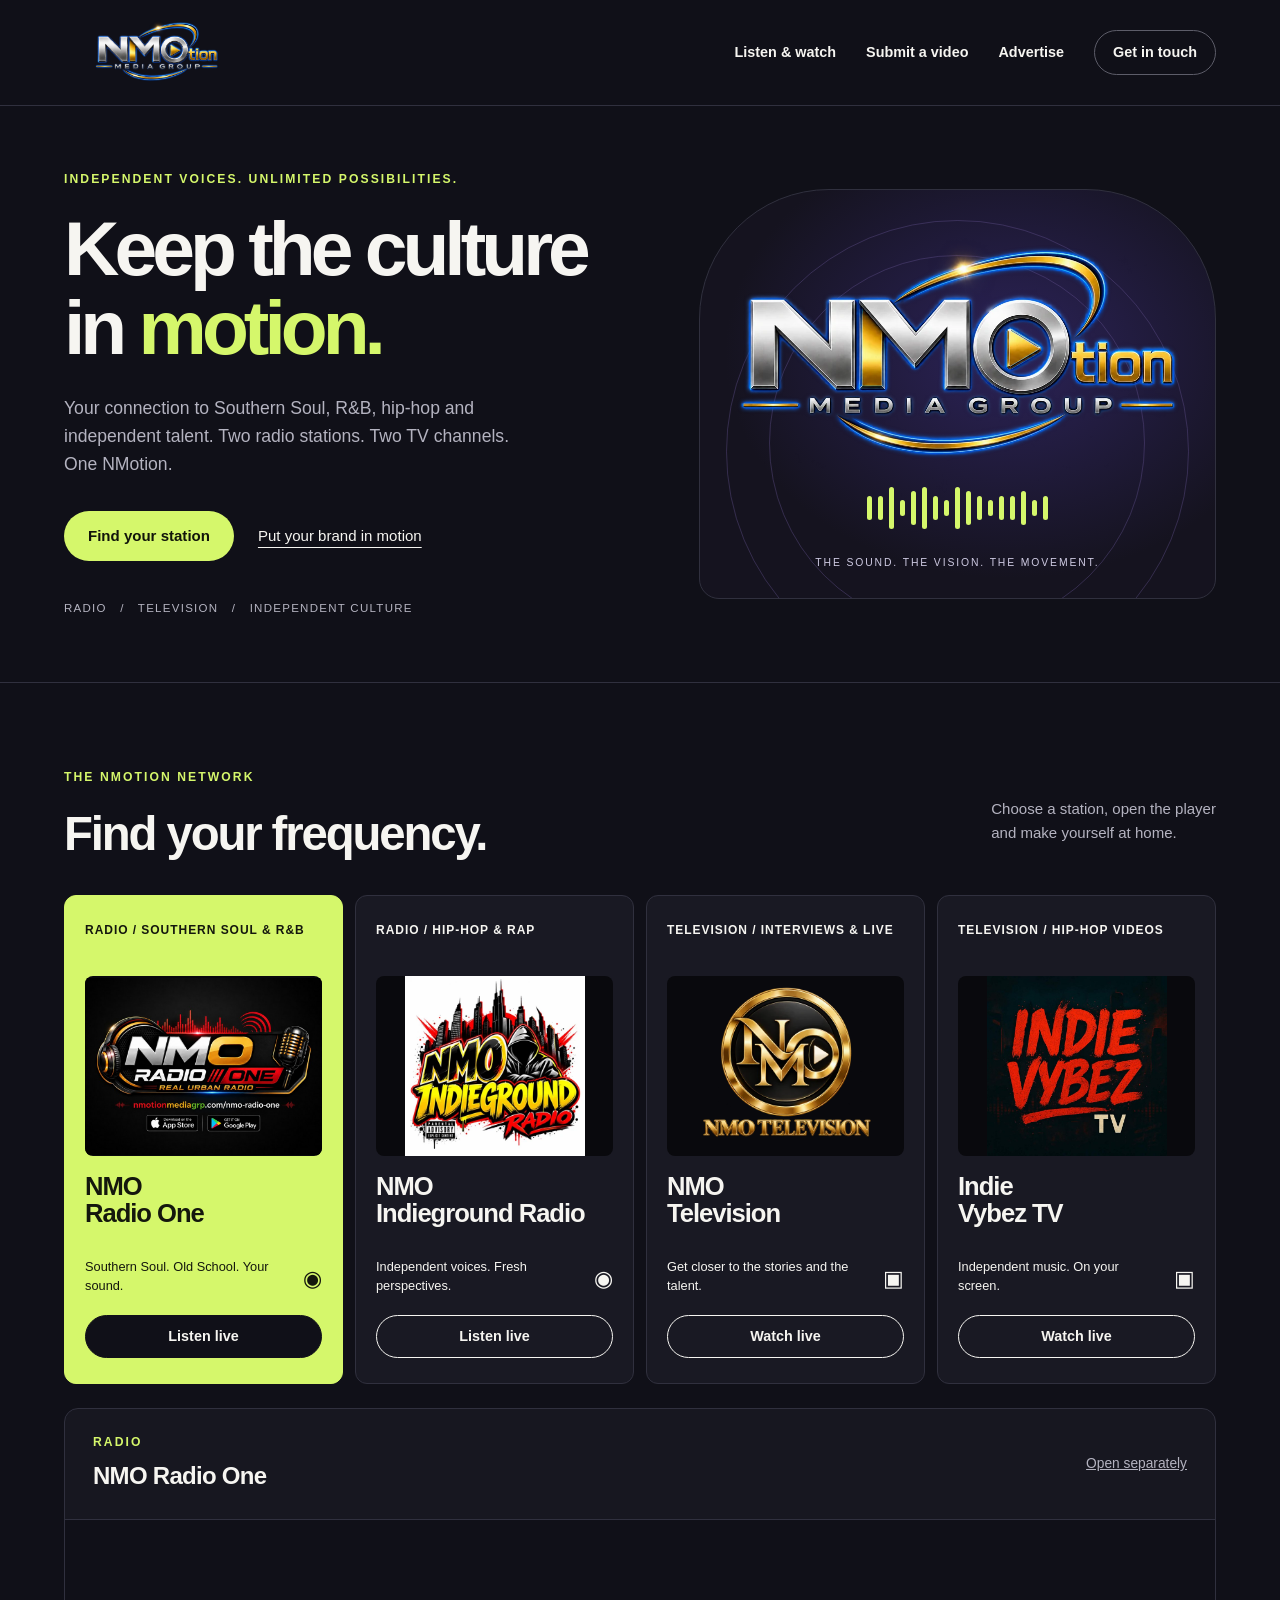
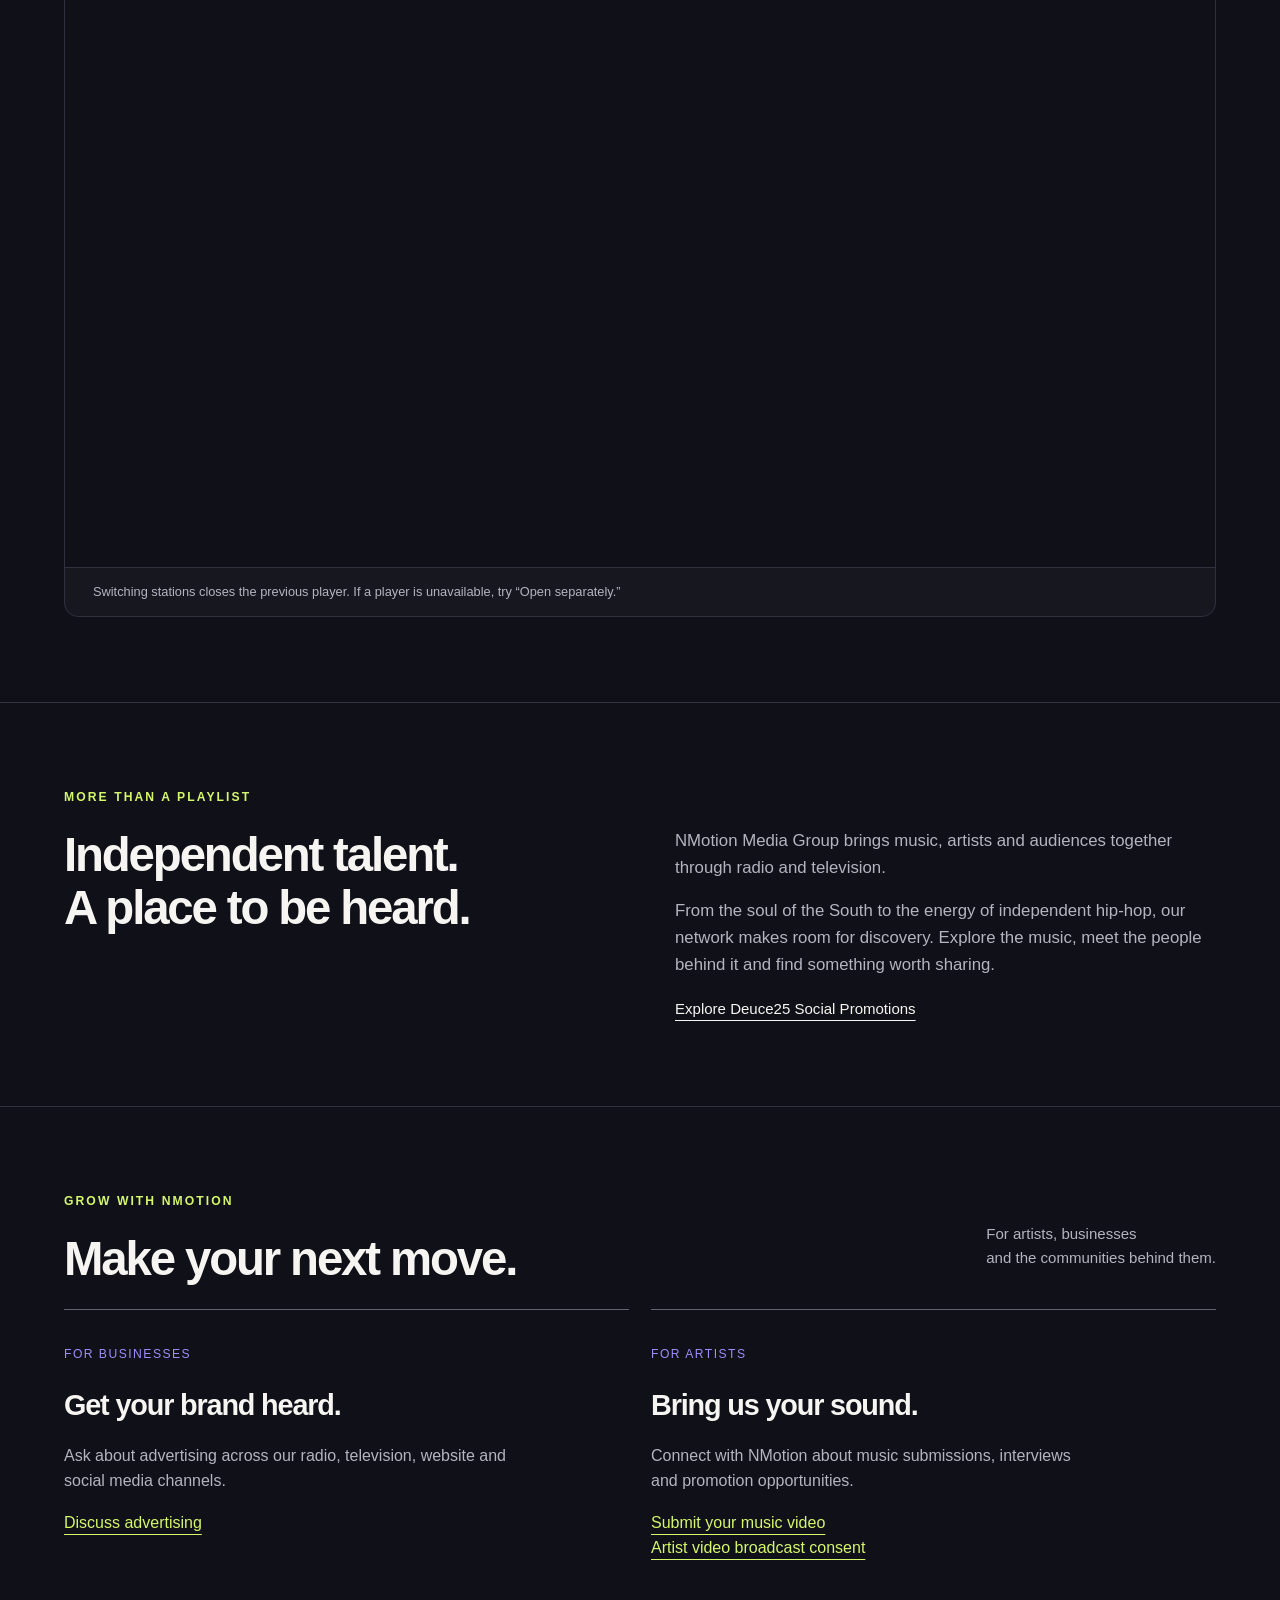
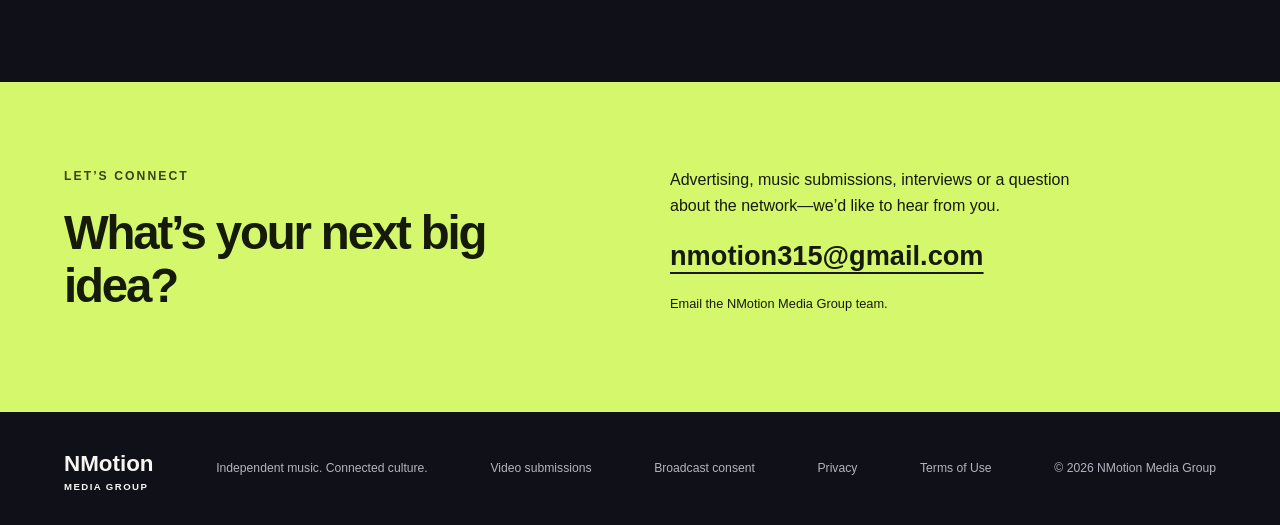
==== commit 167db149: "Preserve existing policies and add video submission and broadcast release pages" ====
--- a/indie-vybez-tv/index.html
+++ b/indie-vybez-tv/index.html
@@ -10,7 +10,7 @@
 </head>
 <body>
 <a class="skip" href="#main">Skip to content</a>
-<header class="header"><a href="/" class="brand" aria-label="NMotion Media Group home"><img src="/assets/nmotion-brand.webp" alt="NMotion Media Group"></a><nav aria-label="Main navigation"><a href="#stations">Listen & watch</a><a href="#about">Our story</a><a href="#services">Advertise</a><a class="contact-nav" href="#contact">Get in touch</a></nav></header>
+<header class="header"><a href="/" class="brand" aria-label="NMotion Media Group home"><img src="/assets/nmotion-brand.webp" alt="NMotion Media Group"></a><nav aria-label="Main navigation"><a href="#stations">Listen & watch</a><a href="/video-submission-form/">Submit a video</a><a href="#services">Advertise</a><a class="contact-nav" href="#contact">Get in touch</a></nav></header>
 <main id="main">
 <section class="hero">
 <div class="hero-copy"><p class="eyebrow">INDEPENDENT VOICES. UNLIMITED POSSIBILITIES.</p><h1>Keep the culture<br>in <em>motion.</em></h1><p class="intro">Your connection to Southern Soul, R&B, hip-hop and independent talent. Two radio stations. Two TV channels. One NMotion.</p><div class="hero-actions"><a class="button primary" href="#stations">Find your station</a><a class="text-link" href="#services">Put your brand in motion</a></div><p class="hero-foot">RADIO &nbsp; / &nbsp; TELEVISION &nbsp; / &nbsp; INDEPENDENT CULTURE</p></div>
@@ -26,8 +26,8 @@
 <div class="player-panel" id="player" tabindex="-1"><div class="player-heading"><div><p class="eyebrow" id="player-kind">TELEVISION</p><h3 id="player-title">Indie Vybez TV</h3></div><a id="external-player" href="https://vybez.nmotvtoo.com/server-stream-video-widget/nmotion" target="_blank" rel="noopener">Open separately</a></div><div id="player-mount"><iframe title="Indie Vybez TV player" src="https://vybez.nmotvtoo.com/server-stream-video-widget/nmotion" class="video-frame" allow="autoplay; fullscreen; picture-in-picture" allowfullscreen></iframe></div><p class="player-help">Switching stations closes the previous player. If a player is unavailable, try “Open separately.”</p></div>
 </section>
 <section id="about" class="about section"><p class="eyebrow">MORE THAN A PLAYLIST</p><div class="about-grid"><h2>Independent talent.<br>A place to be heard.</h2><div><p>NMotion Media Group brings music, artists and audiences together through radio and television.</p><p>From the soul of the South to the energy of independent hip-hop, our network makes room for discovery. Explore the music, meet the people behind it and find something worth sharing.</p><a class="text-link" href="https://deuce25sp.com" target="_blank" rel="noopener">Explore Deuce25 Social Promotions</a></div></div></section>
-<section id="services" class="services section"><div class="section-heading"><div><p class="eyebrow">GROW WITH NMOTION</p><h2>Make your next move.</h2></div><p>For artists, businesses<br>and the communities behind them.</p></div><div class="service-grid"><article><span class="service-label">FOR BUSINESSES</span><h3>Get your brand heard.</h3><p>Ask about advertising across our radio, television, website and social media channels.</p><a href="mailto:nmotion315@gmail.com?subject=NMotion%20advertising%20inquiry">Discuss advertising</a></article><article><span class="service-label">FOR ARTISTS</span><h3>Bring us your sound.</h3><p>Connect with NMotion about music submissions, interviews and promotion opportunities.</p><a href="mailto:nmotion315@gmail.com?subject=NMotion%20artist%20inquiry">Contact the team</a></article></div></section>
+<section id="services" class="services section"><div class="section-heading"><div><p class="eyebrow">GROW WITH NMOTION</p><h2>Make your next move.</h2></div><p>For artists, businesses<br>and the communities behind them.</p></div><div class="service-grid"><article><span class="service-label">FOR BUSINESSES</span><h3>Get your brand heard.</h3><p>Ask about advertising across our radio, television, website and social media channels.</p><a href="mailto:nmotion315@gmail.com?subject=NMotion%20advertising%20inquiry">Discuss advertising</a></article><article><span class="service-label">FOR ARTISTS</span><h3>Bring us your sound.</h3><p>Connect with NMotion about music submissions, interviews and promotion opportunities.</p><a href="/video-submission-form/">Submit your music video</a><p><a href="/broadcast-consent/">Artist video broadcast consent</a></p></article></div></section>
 <section id="contact" class="contact section"><div><p class="eyebrow">LET’S CONNECT</p><h2>What’s your next big idea?</h2></div><div><p>Advertising, music submissions, interviews or a question about the network—we’d like to hear from you.</p><a class="email" href="mailto:nmotion315@gmail.com">nmotion315@gmail.com</a><p class="contact-note">Email the NMotion Media Group team.</p></div></section>
 </main>
-<footer><a class="footer-brand" href="/">NMotion <span>MEDIA GROUP</span></a><p>Independent music. Connected culture.</p><a href="/privacy-policy/">Privacy</a><span>© <span id="year">2026</span> NMotion Media Group</span></footer>
+<footer><a class="footer-brand" href="/">NMotion <span>MEDIA GROUP</span></a><p>Independent music. Connected culture.</p><a href="/video-submission-form/">Video submissions</a><a href="/broadcast-consent/">Broadcast consent</a><a href="/privacy-policy/">Privacy</a><a href="/terms-of-use/">Terms of Use</a><span>© <span id="year">2026</span> NMotion Media Group</span></footer>
 </body></html>
